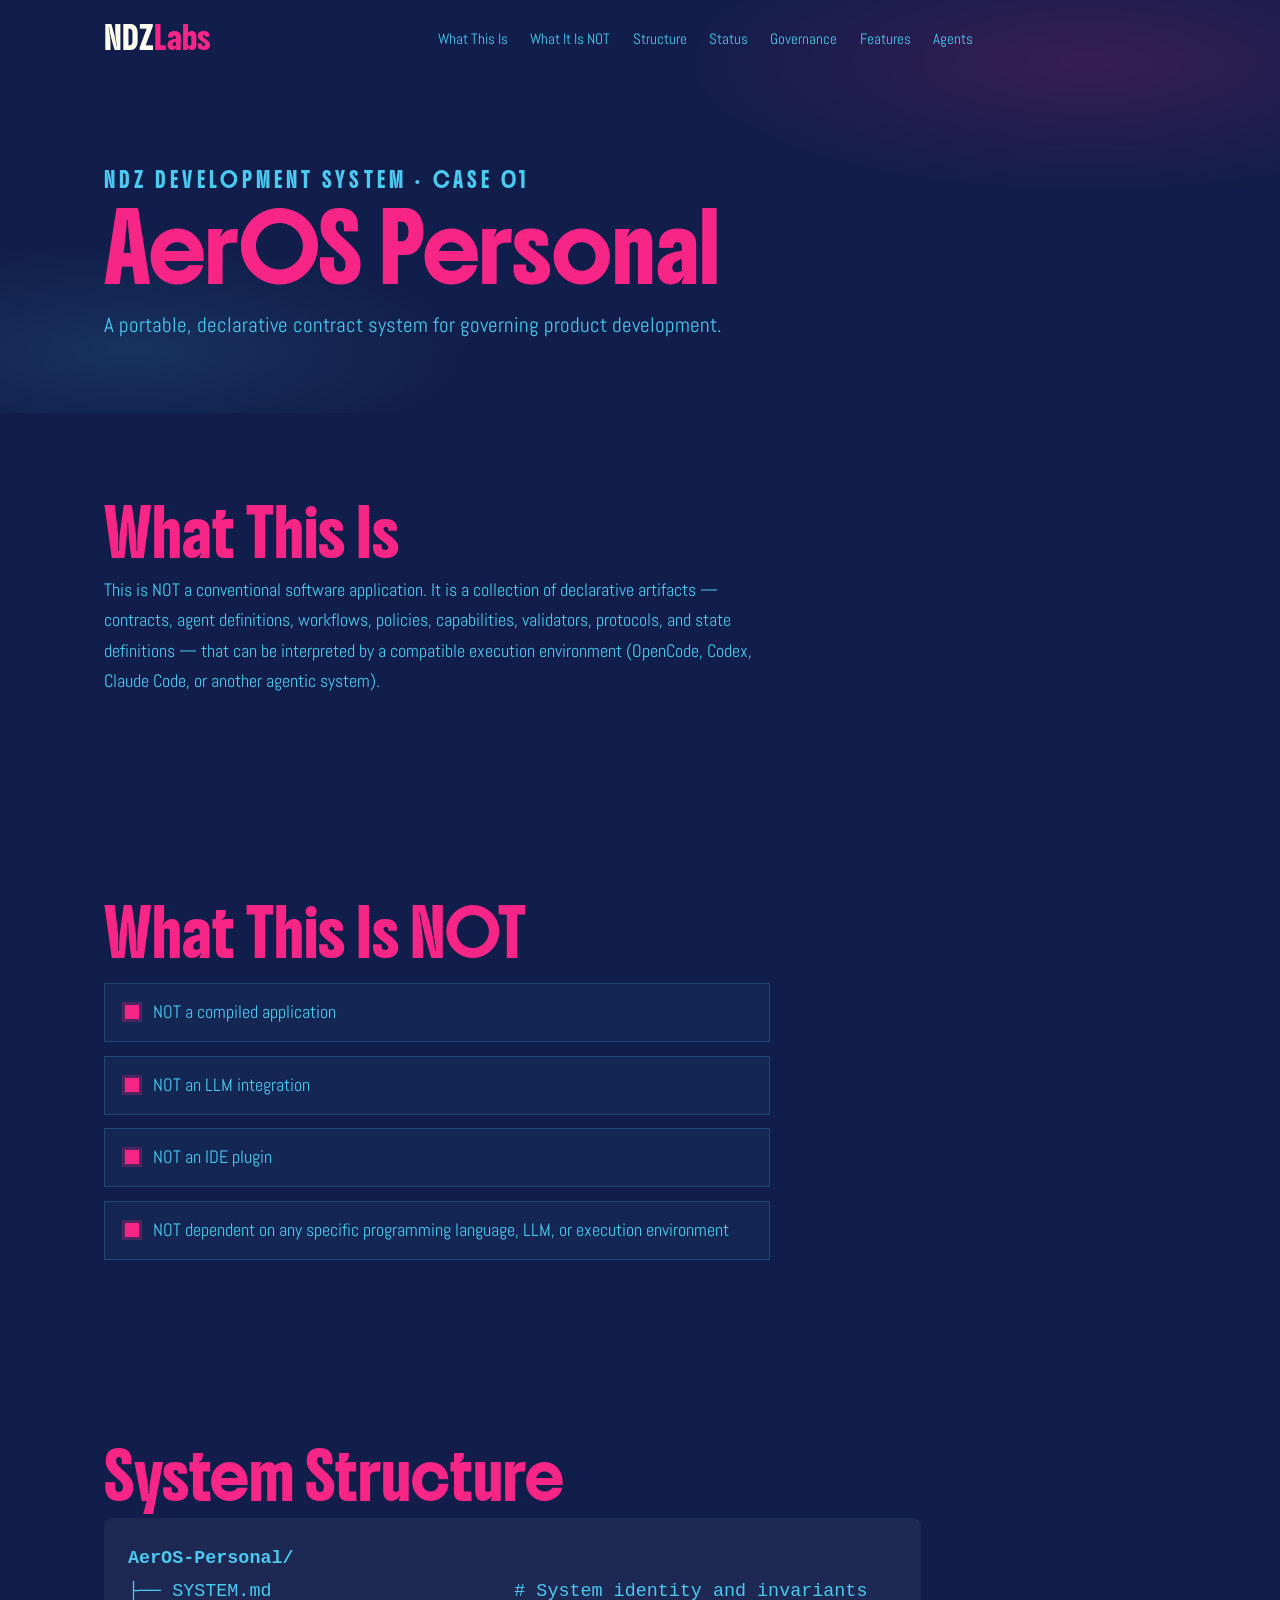
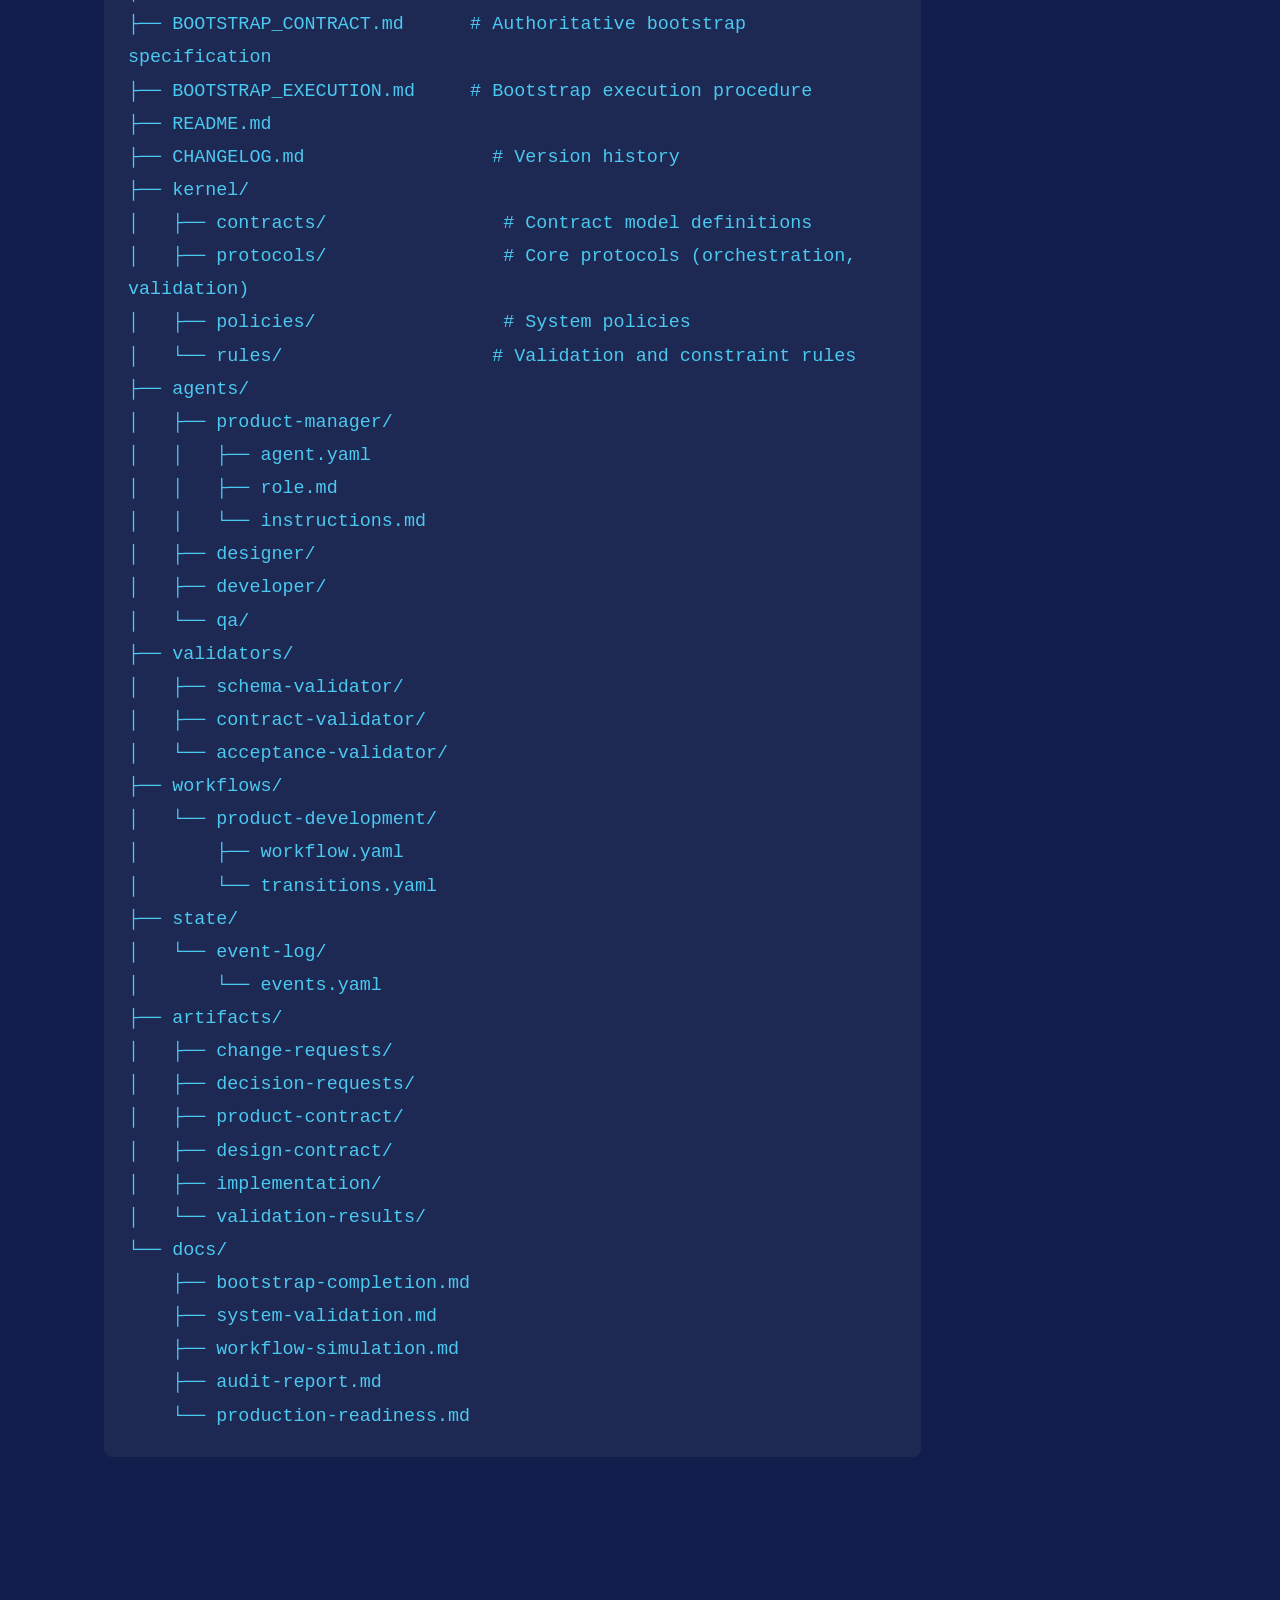
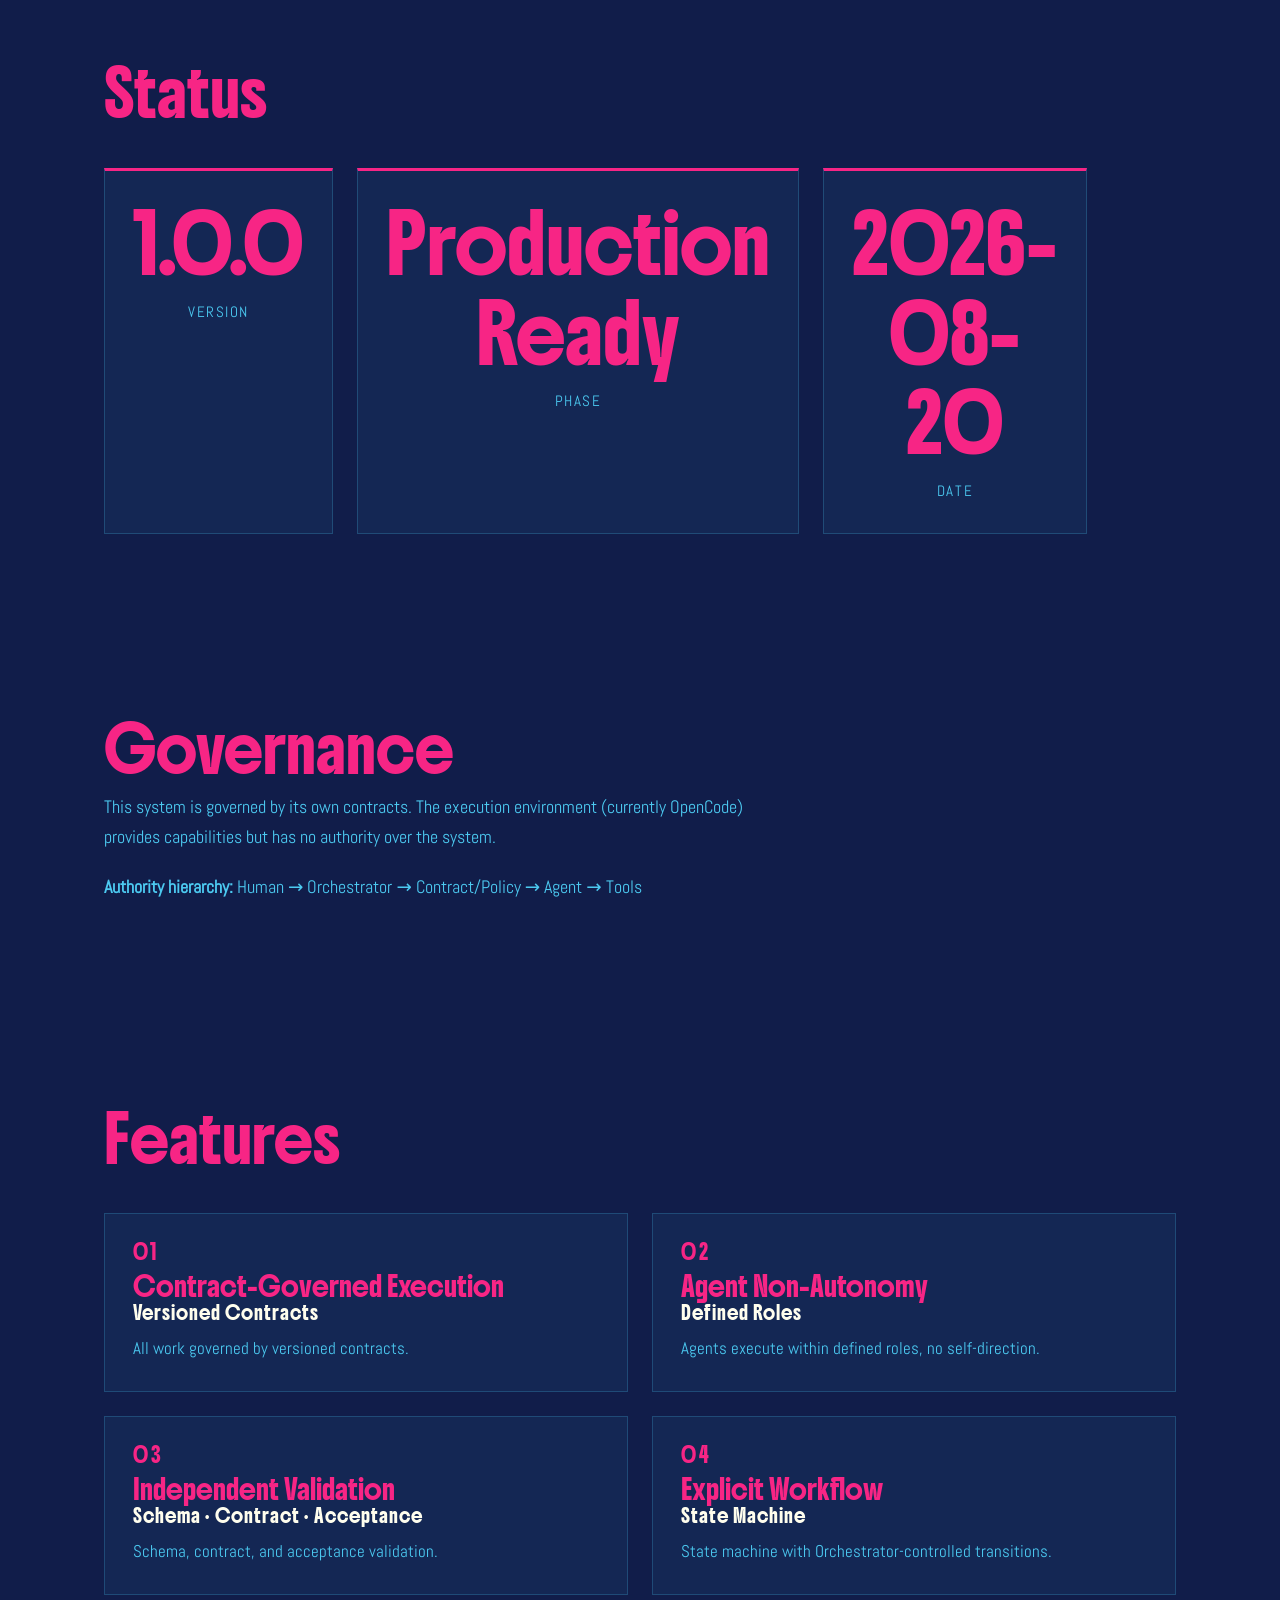
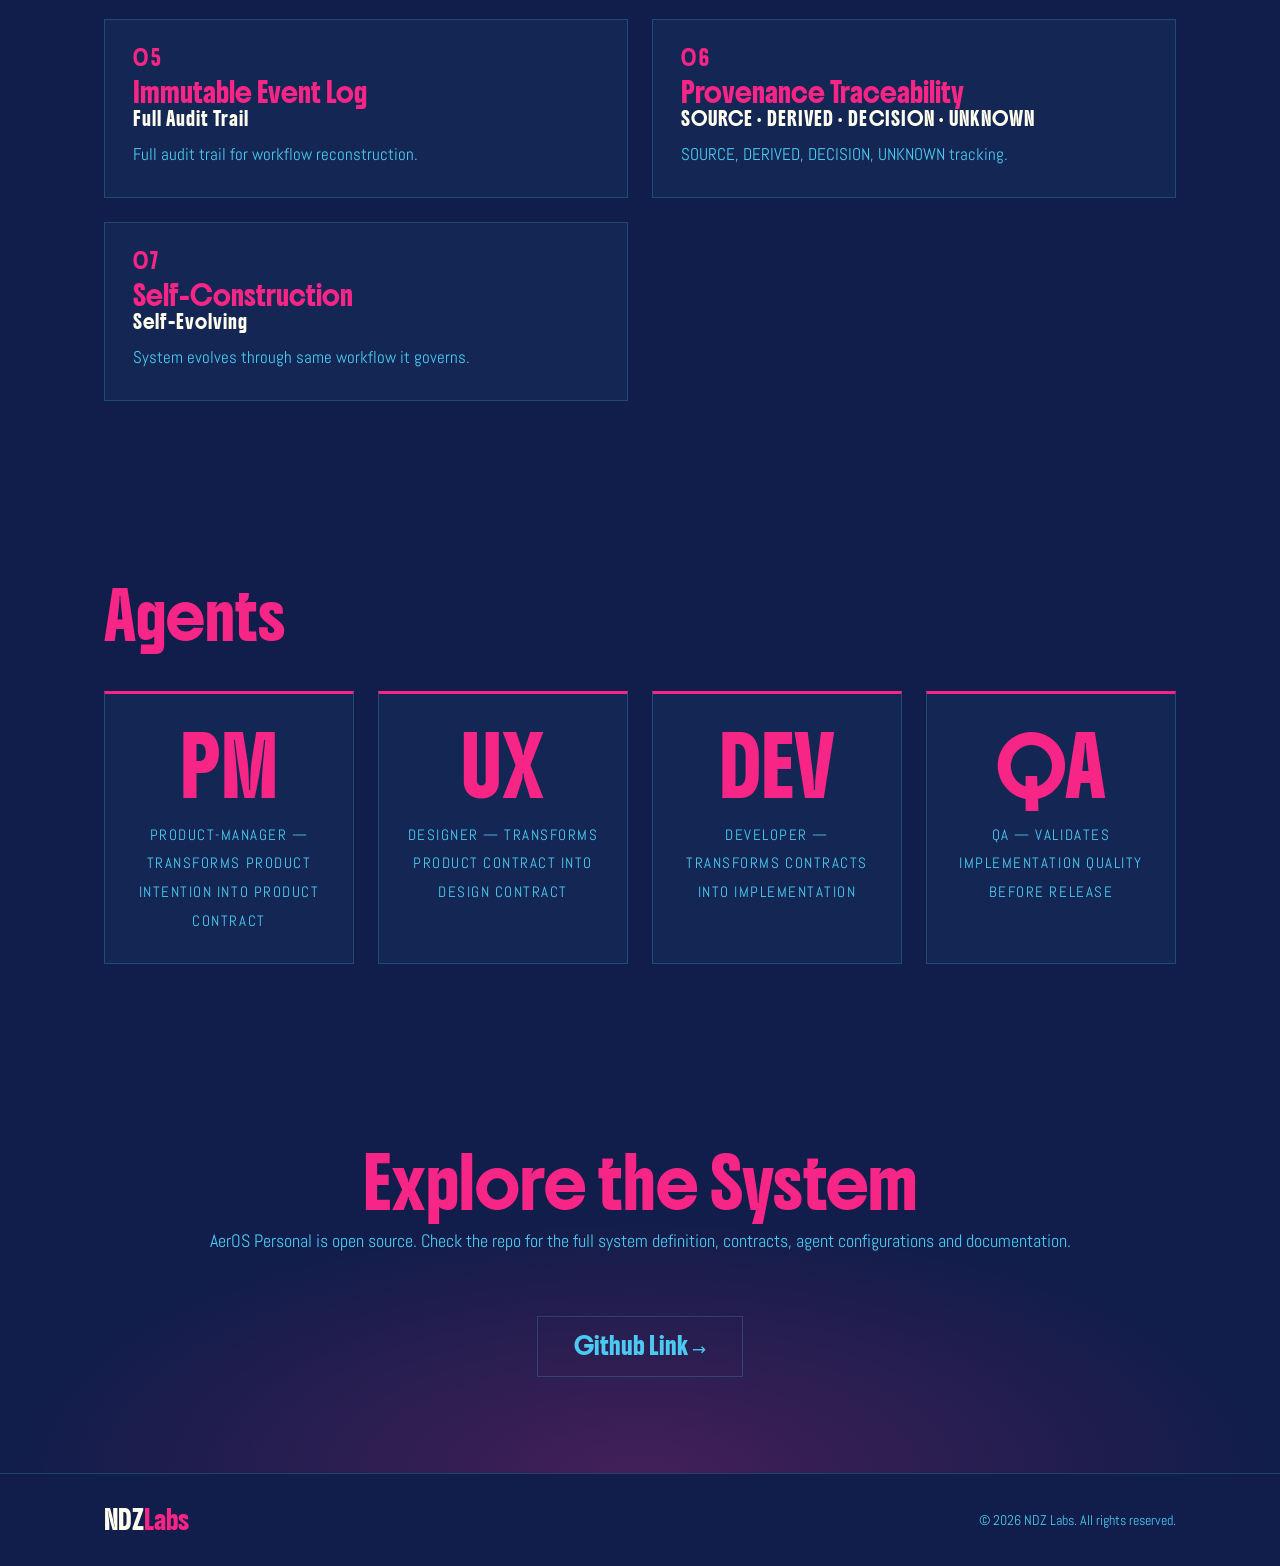
==== aerospersonal.html @ 7197e8bc "Replace Dental OS and Booking with Webeloper and AerOS Personal" ====
<!DOCTYPE html>
<html lang="en">
<head>
  <meta charset="UTF-8">
  <meta name="viewport" content="width=device-width, initial-scale=1.0">
  <meta name="description" content="AerOS Personal — A portable, declarative contract system for governing product development.">
  <title>AerOS Personal — NDZ Labs</title>

  <link rel="preconnect" href="https://fonts.googleapis.com">
  <link rel="preconnect" href="https://fonts.gstatic.com" crossorigin>
  <link href="https://fonts.googleapis.com/css2?family=Abel&family=Boldonse&display=swap" rel="stylesheet">

  <link rel="stylesheet" href="css/styles.css">
</head>
<body>

  <!-- ========== NAV ========== -->
  <header class="site-header">
    <nav class="nav container" aria-label="Main navigation">
      <a href="index.html" class="nav__logo">NDZ<span>Labs</span></a>
      <ul class="nav__links" id="navLinks">
        <li><a href="#what-this-is">What This Is</a></li>
        <li><a href="#what-it-is-not">What It Is NOT</a></li>
        <li><a href="#structure">Structure</a></li>
        <li><a href="#status">Status</a></li>
        <li><a href="#governance">Governance</a></li>
        <li><a href="#features">Features</a></li>
        <li><a href="#agents">Agents</a></li>
      </ul>
      <a href="#cta" class="nav__cta btn btn--cta">Get Started</a>
      <button class="nav__toggle" id="navToggle" aria-label="Open menu" aria-expanded="false" aria-controls="navLinks">
        <span></span><span></span><span></span>
      </button>
    </nav>
  </header>

  <main>

    <!-- ========== PRODUCT HERO ========== -->
    <section class="product-hero">
      <div class="container">
        <p class="product-hero__eyebrow reveal">NDZ DEVELOPMENT SYSTEM · CASE 01</p>
        <h1 class="product-hero__title reveal">AerOS Personal</h1>
        <p class="product-hero__subtitle reveal">A portable, declarative contract system for governing product development.</p>
      </div>
    </section>

    <!-- ========== WHAT THIS IS ========== -->
    <section class="section" id="what-this-is">
      <div class="container">
        <h2 class="section__title reveal">What This Is</h2>
        <p class="product-text reveal">This is NOT a conventional software application. It is a collection of declarative artifacts — contracts, agent definitions, workflows, policies, capabilities, validators, protocols, and state definitions — that can be interpreted by a compatible execution environment (OpenCode, Codex, Claude Code, or another agentic system).</p>
      </div>
    </section>

    <!-- ========== WHAT THIS IS NOT ========== -->
    <section class="section" id="what-it-is-not">
      <div class="container">
        <h2 class="section__title reveal">What This Is NOT</h2>
        <ul class="product-list">
          <li class="reveal">NOT a compiled application</li>
          <li class="reveal">NOT an LLM integration</li>
          <li class="reveal">NOT an IDE plugin</li>
          <li class="reveal">NOT dependent on any specific programming language, LLM, or execution environment</li>
        </ul>
      </div>
    </section>

    <!-- ========== SYSTEM STRUCTURE ========== -->
    <section class="section" id="structure">
      <div class="container">
        <h2 class="section__title reveal">System Structure</h2>
        <div class="product-text reveal" style="font-family: monospace; background: rgba(255,255,255,0.05); padding: 1.5rem; border-radius: 8px; line-height: 1.8;">
          <strong>AerOS-Personal/</strong><br>
          ├── SYSTEM.md &nbsp;&nbsp;&nbsp;&nbsp;&nbsp;&nbsp;&nbsp;&nbsp;&nbsp;&nbsp;&nbsp;&nbsp;&nbsp;&nbsp;&nbsp;&nbsp;&nbsp;&nbsp;&nbsp;&nbsp;&nbsp;# System identity and invariants<br>
          ├── BOOTSTRAP_CONTRACT.md &nbsp;&nbsp;&nbsp;&nbsp;&nbsp;# Authoritative bootstrap specification<br>
          ├── BOOTSTRAP_EXECUTION.md &nbsp;&nbsp;&nbsp;&nbsp;# Bootstrap execution procedure<br>
          ├── README.md<br>
          ├── CHANGELOG.md &nbsp;&nbsp;&nbsp;&nbsp;&nbsp;&nbsp;&nbsp;&nbsp;&nbsp;&nbsp;&nbsp;&nbsp;&nbsp;&nbsp;&nbsp;&nbsp;# Version history<br>
          ├── kernel/<br>
          │&nbsp;&nbsp; ├── contracts/ &nbsp;&nbsp;&nbsp;&nbsp;&nbsp;&nbsp;&nbsp;&nbsp;&nbsp;&nbsp;&nbsp;&nbsp;&nbsp;&nbsp;&nbsp;# Contract model definitions<br>
          │&nbsp;&nbsp; ├── protocols/ &nbsp;&nbsp;&nbsp;&nbsp;&nbsp;&nbsp;&nbsp;&nbsp;&nbsp;&nbsp;&nbsp;&nbsp;&nbsp;&nbsp;&nbsp;# Core protocols (orchestration, validation)<br>
          │&nbsp;&nbsp; ├── policies/ &nbsp;&nbsp;&nbsp;&nbsp;&nbsp;&nbsp;&nbsp;&nbsp;&nbsp;&nbsp;&nbsp;&nbsp;&nbsp;&nbsp;&nbsp;&nbsp;# System policies<br>
          │&nbsp;&nbsp; └── rules/ &nbsp;&nbsp;&nbsp;&nbsp;&nbsp;&nbsp;&nbsp;&nbsp;&nbsp;&nbsp;&nbsp;&nbsp;&nbsp;&nbsp;&nbsp;&nbsp;&nbsp;&nbsp;# Validation and constraint rules<br>
          ├── agents/<br>
          │&nbsp;&nbsp; ├── product-manager/<br>
          │&nbsp;&nbsp; │&nbsp;&nbsp; ├── agent.yaml<br>
          │&nbsp;&nbsp; │&nbsp;&nbsp; ├── role.md<br>
          │&nbsp;&nbsp; │&nbsp;&nbsp; └── instructions.md<br>
          │&nbsp;&nbsp; ├── designer/<br>
          │&nbsp;&nbsp; ├── developer/<br>
          │&nbsp;&nbsp; └── qa/<br>
          ├── validators/<br>
          │&nbsp;&nbsp; ├── schema-validator/<br>
          │&nbsp;&nbsp; ├── contract-validator/<br>
          │&nbsp;&nbsp; └── acceptance-validator/<br>
          ├── workflows/<br>
          │&nbsp;&nbsp; └── product-development/<br>
          │&nbsp;&nbsp;&nbsp;&nbsp;&nbsp;&nbsp; ├── workflow.yaml<br>
          │&nbsp;&nbsp;&nbsp;&nbsp;&nbsp;&nbsp; └── transitions.yaml<br>
          ├── state/<br>
          │&nbsp;&nbsp; └── event-log/<br>
          │&nbsp;&nbsp;&nbsp;&nbsp;&nbsp;&nbsp; └── events.yaml<br>
          ├── artifacts/<br>
          │&nbsp;&nbsp; ├── change-requests/<br>
          │&nbsp;&nbsp; ├── decision-requests/<br>
          │&nbsp;&nbsp; ├── product-contract/<br>
          │&nbsp;&nbsp; ├── design-contract/<br>
          │&nbsp;&nbsp; ├── implementation/<br>
          │&nbsp;&nbsp; └── validation-results/<br>
          └── docs/<br>
          &nbsp;&nbsp;&nbsp; ├── bootstrap-completion.md<br>
          &nbsp;&nbsp;&nbsp; ├── system-validation.md<br>
          &nbsp;&nbsp;&nbsp; ├── workflow-simulation.md<br>
          &nbsp;&nbsp;&nbsp; ├── audit-report.md<br>
          &nbsp;&nbsp;&nbsp; └── production-readiness.md
        </div>
      </div>
    </section>

    <!-- ========== STATUS ========== -->
    <section class="section" id="status">
      <div class="container">
        <h2 class="section__title reveal">Status</h2>
        <div class="stats">
          <div class="stat reveal">
            <span class="stat__num">1.0.0</span>
            <span class="stat__label">Version</span>
          </div>
          <div class="stat reveal">
            <span class="stat__num">Production Ready</span>
            <span class="stat__label">Phase</span>
          </div>
          <div class="stat reveal">
            <span class="stat__num">2026-08-20</span>
            <span class="stat__label">Date</span>
          </div>
        </div>
      </div>
    </section>

    <!-- ========== GOVERNANCE ========== -->
    <section class="section" id="governance">
      <div class="container">
        <h2 class="section__title reveal">Governance</h2>
        <p class="product-text reveal">This system is governed by its own contracts. The execution environment (currently OpenCode) provides capabilities but has no authority over the system.</p>
        <p class="product-text reveal" style="margin-top:1rem;"><strong>Authority hierarchy:</strong> Human → Orchestrator → Contract/Policy → Agent → Tools</p>
      </div>
    </section>

    <!-- ========== FEATURES ========== -->
    <section class="section" id="features">
      <div class="container">
        <h2 class="section__title reveal">Features</h2>
        <div class="decisions">
          <article class="decision reveal">
            <span class="decision__num">01</span>
            <h3 class="decision__title">Contract-Governed Execution</h3>
            <p class="decision__meta">Versioned Contracts</p>
            <p class="decision__text">All work governed by versioned contracts.</p>
          </article>
          <article class="decision reveal">
            <span class="decision__num">02</span>
            <h3 class="decision__title">Agent Non-Autonomy</h3>
            <p class="decision__meta">Defined Roles</p>
            <p class="decision__text">Agents execute within defined roles, no self-direction.</p>
          </article>
          <article class="decision reveal">
            <span class="decision__num">03</span>
            <h3 class="decision__title">Independent Validation</h3>
            <p class="decision__meta">Schema · Contract · Acceptance</p>
            <p class="decision__text">Schema, contract, and acceptance validation.</p>
          </article>
          <article class="decision reveal">
            <span class="decision__num">04</span>
            <h3 class="decision__title">Explicit Workflow</h3>
            <p class="decision__meta">State Machine</p>
            <p class="decision__text">State machine with Orchestrator-controlled transitions.</p>
          </article>
          <article class="decision reveal">
            <span class="decision__num">05</span>
            <h3 class="decision__title">Immutable Event Log</h3>
            <p class="decision__meta">Full Audit Trail</p>
            <p class="decision__text">Full audit trail for workflow reconstruction.</p>
          </article>
          <article class="decision reveal">
            <span class="decision__num">06</span>
            <h3 class="decision__title">Provenance Traceability</h3>
            <p class="decision__meta">SOURCE · DERIVED · DECISION · UNKNOWN</p>
            <p class="decision__text">SOURCE, DERIVED, DECISION, UNKNOWN tracking.</p>
          </article>
          <article class="decision reveal">
            <span class="decision__num">07</span>
            <h3 class="decision__title">Self-Construction</h3>
            <p class="decision__meta">Self-Evolving</p>
            <p class="decision__text">System evolves through same workflow it governs.</p>
          </article>
        </div>
      </div>
    </section>

    <!-- ========== AGENTS ========== -->
    <section class="section" id="agents">
      <div class="container">
        <h2 class="section__title reveal">Agents</h2>
        <div class="stats">
          <div class="stat reveal">
            <span class="stat__num">PM</span>
            <span class="stat__label">product-manager — Transforms product intention into Product Contract</span>
          </div>
          <div class="stat reveal">
            <span class="stat__num">UX</span>
            <span class="stat__label">designer — Transforms Product Contract into Design Contract</span>
          </div>
          <div class="stat reveal">
            <span class="stat__num">DEV</span>
            <span class="stat__label">developer — Transforms contracts into implementation</span>
          </div>
          <div class="stat reveal">
            <span class="stat__num">QA</span>
            <span class="stat__label">qa — Validates implementation quality before release</span>
          </div>
        </div>
      </div>
    </section>

    <!-- ========== CTA ========== -->
    <section class="section section--cta" id="cta">
      <div class="container cta">
        <h2 class="cta__title reveal">Explore the System</h2>
        <p class="cta__text reveal">AerOS Personal is open source. Check the repo for the full system definition, contracts, agent configurations and documentation.</p>
        <div style="margin-top:2rem;">
          <a href="https://github.com/franfernandz/aerospersonal" target="_blank" class="btn btn--ghost btn--large reveal">Github Link →</a>
        </div>
      </div>
    </section>

  </main>

  <footer class="site-footer">
    <div class="container footer__inner">
      <p class="footer__brand">NDZ<span>Labs</span></p>
      <p class="footer__copy">© <span id="year">2026</span> NDZ Labs. All rights reserved.</p>
    </div>
  </footer>

  <script src="js/main.js"></script>
</body>
</html>
---- css/styles.css ----
/* ============================================================
   NDZ Labs — Design System
   Background: #111d4a | Headers: #f72585 | Texts: #4cc9f0 | CTA: #fffeee
   ============================================================ */

:root {
  --bg: #111d4a;
  --header: #f72585;
  --text: #4cc9f0;
  --cta: #fffeee;
  --bg-soft: rgba(76, 201, 240, 0.06);
  --line: rgba(76, 201, 240, 0.22);
  --font-head: "Boldonse", system-ui, sans-serif;
  --font-body: "Abel", system-ui, sans-serif;
}

/* ---------- Reset ---------- */
*,
*::before,
*::after {
  box-sizing: border-box;
  margin: 0;
  padding: 0;
}

html {
  scroll-behavior: smooth;
  scroll-padding-top: 76px;
}

body {
  font-family: var(--font-body);
  font-size: 1.125rem;
  line-height: 1.6;
  color: var(--text);
  background: var(--bg);
  -webkit-font-smoothing: antialiased;
}

img {
  max-width: 100%;
  display: block;
}

a {
  color: inherit;
  text-decoration: none;
}

button {
  font-family: inherit;
  cursor: pointer;
}

h1, h2, h3 {
  font-family: var(--font-head);
  font-weight: 400;
  color: var(--header);
  line-height: 1.15;
}

.container {
  width: 100%;
  max-width: 1120px;
  margin-inline: auto;
  padding-inline: 1.5rem;
}

/* ---------- Buttons ---------- */
.btn {
  display: inline-block;
  font-family: var(--font-head);
  font-size: 0.95rem;
  color: var(--cta);
  border: 1px solid var(--header);
  background: var(--header);
  padding: 0.85rem 1.75rem;
  transition: transform 0.2s ease, box-shadow 0.2s ease, background 0.2s ease, color 0.2s ease;
}

.btn:hover {
  transform: translateY(-2px);
  box-shadow: 0 8px 24px rgba(247, 37, 133, 0.35);
}

.btn--ghost {
  background: transparent;
  border-color: var(--line);
  color: var(--text);
}

.btn--ghost:hover {
  border-color: var(--text);
  box-shadow: 0 8px 24px rgba(76, 201, 240, 0.2);
}

.btn--small {
  padding: 0.4rem 1rem;
  font-size: 0.8rem;
}

.btn--large {
  padding: 1rem 2.25rem;
  font-size: 1.05rem;
}

/* ---------- Header / Nav ---------- */
.site-header {
  position: fixed;
  inset: 0 0 auto 0;
  z-index: 100;
  background: transparent;
  border-bottom: 1px solid transparent;
  transition: background-color 0.35s ease, border-color 0.35s ease, box-shadow 0.35s ease;
}

.site-header.is-scrolled {
  background: rgba(17, 29, 74, 0.94);
  border-bottom-color: var(--line);
  box-shadow: 0 12px 32px rgba(0, 0, 0, 0.35);
  backdrop-filter: blur(10px);
  -webkit-backdrop-filter: blur(10px);
}

.nav {
  display: flex;
  align-items: center;
  gap: 1.5rem;
  height: 76px;
}

.nav__logo {
  font-family: var(--font-head);
  font-size: 1.35rem;
  color: var(--cta);
  white-space: nowrap;
}

.nav__logo span {
  color: var(--header);
}

.nav__links {
  display: flex;
  align-items: center;
  gap: 1.4rem;
  list-style: none;
  margin-inline: auto;
}

.nav__links a {
  font-size: 0.95rem;
  color: var(--text);
  transition: color 0.2s ease;
}

.nav__links a:hover {
  color: var(--cta);
}

.nav__cta {
  padding: 0.6rem 1.25rem;
  font-size: 0.85rem;
  white-space: nowrap;
}

.nav__toggle {
  display: none;
  flex-direction: column;
  justify-content: center;
  gap: 5px;
  width: 44px;
  height: 44px;
  padding: 0.5rem;
  background: transparent;
  border: 1px solid var(--line);
}

.nav__toggle span {
  display: block;
  height: 2px;
  width: 100%;
  background: var(--cta);
  transition: transform 0.25s ease, opacity 0.25s ease;
}

.nav__toggle.is-open span:nth-child(1) {
  transform: translateY(7px) rotate(45deg);
}

.nav__toggle.is-open span:nth-child(2) {
  opacity: 0;
}

.nav__toggle.is-open span:nth-child(3) {
  transform: translateY(-7px) rotate(-45deg);
}

/* ---------- Sections ---------- */
.section {
  padding: 6rem 0;
  scroll-margin-top: 76px;
}

.section__title {
  font-size: clamp(1.75rem, 4vw, 2.75rem);
  margin-bottom: 1rem;
}

.section__lede {
  max-width: 560px;
  margin-bottom: 3rem;
}

/* ---------- Thesis ---------- */
.thesis {
  max-width: 74ch;
}

.thesis__lead {
  font-family: var(--font-head);
  font-size: clamp(1.4rem, 3vw, 2rem);
  color: var(--header);
  margin-bottom: 1.5rem;
}

.thesis__text {
  font-size: 1.15rem;
  margin-bottom: 1.25rem;
}

.thesis__text--emphasis {
  color: var(--cta);
  font-size: 1.25rem;
}

.thesis__list {
  list-style: none;
  margin: 2rem 0;
  display: grid;
  gap: 0.85rem;
}

.thesis__list li {
  display: flex;
  align-items: flex-start;
  gap: 0.9rem;
  font-size: 1.15rem;
  border: 1px solid var(--line);
  background: var(--bg-soft);
  padding: 1rem 1.25rem;
}

.thesis__list li::before {
  content: "";
  flex-shrink: 0;
  width: 0.85rem;
  height: 0.85rem;
  margin-top: 0.42rem;
  background: var(--header);
  box-shadow: 0 0 0 3px rgba(247, 37, 133, 0.25);
}

.thesis__text--outcome {
  border-left: 3px solid var(--header);
  padding-left: 1.25rem;
  color: var(--cta);
  font-size: 1.2rem;
}

/* ---------- Core Idea ---------- */
.core-idea__statement {
  font-family: var(--font-head);
  font-size: clamp(2rem, 5.5vw, 4.5rem);
  line-height: 1.1;
  color: var(--cta);
  max-width: 20ch;
  margin: 0 0 4rem;
}

.core-idea__muted {
  color: var(--text);
}

.core-idea__accent {
  color: var(--header);
}

.core-idea__compare {
  display: grid;
  grid-template-columns: 1fr 1fr;
  gap: 1.5rem;
  margin-bottom: 3rem;
}

.core-idea__panel {
  border: 1px solid var(--line);
  background: var(--bg-soft);
  padding: 2rem;
}

.core-idea__panel--ndz {
  border-color: var(--header);
  box-shadow: 0 0 0 1px var(--header), 0 16px 48px rgba(247, 37, 133, 0.15);
}

.core-idea__panel-title {
  font-family: var(--font-head);
  font-size: 1.1rem;
  color: var(--text);
  margin-bottom: 1.5rem;
}

.core-idea__panel--ndz .core-idea__panel-title {
  color: var(--header);
}

.core-idea__panel-list {
  list-style: none;
  display: grid;
  gap: 0.9rem;
}

.core-idea__panel-list li {
  display: flex;
  align-items: flex-start;
  gap: 0.75rem;
  font-size: 1.1rem;
}

.core-idea__panel-list li::before {
  content: "—";
  color: var(--text);
  flex-shrink: 0;
}

.core-idea__panel--ndz .core-idea__panel-list li::before {
  content: "";
  width: 0.85rem;
  height: 0.85rem;
  margin-top: 0.4rem;
  background: var(--header);
  box-shadow: 0 0 0 3px rgba(247, 37, 133, 0.25);
}

.core-idea__closing {
  max-width: 60ch;
  font-size: 1.2rem;
  color: var(--cta);
  border-left: 3px solid var(--text);
  padding-left: 1.25rem;
}

/* ---------- Hero ---------- */
.hero {
  min-height: 100vh;
  min-height: 100svh;
  display: flex;
  align-items: center;
  padding: 120px 0 60px;
  background:
    radial-gradient(60% 60% at 85% 15%, rgba(247, 37, 133, 0.18), transparent 60%),
    radial-gradient(50% 50% at 10% 85%, rgba(76, 201, 240, 0.14), transparent 60%);
}

.hero__eyebrow {
  font-family: var(--font-head);
  font-size: 0.9rem;
  letter-spacing: 0.35em;
  text-transform: uppercase;
  color: var(--text);
  margin-bottom: 1.5rem;
}

.hero__title {
  font-size: clamp(2.2rem, 6vw, 4.5rem);
  max-width: 14ch;
  margin-bottom: 1.5rem;
}

.hero__subtitle {
  font-size: clamp(1.1rem, 2.4vw, 1.4rem);
  max-width: 58ch;
  margin-bottom: 1.5rem;
}

.hero__tags {
  display: flex;
  flex-wrap: wrap;
  gap: 0.75rem;
  margin-bottom: 2.5rem;
}

.hero__tags span {
  font-family: var(--font-head);
  font-size: 0.78rem;
  letter-spacing: 0.12em;
  color: var(--text);
  border: 1px solid var(--line);
  background: var(--bg-soft);
  padding: 0.45rem 0.95rem;
}

.hero__micro {
  max-width: 56ch;
  margin-top: 1.75rem;
  font-size: 0.95rem;
  opacity: 0.85;
}

.hero__actions {
  display: flex;
  flex-wrap: wrap;
  gap: 1rem;
}

/* ---------- Scroll reveal ---------- */
.js .reveal {
  opacity: 0;
  transform: translateY(28px);
  transition: opacity 0.7s ease, transform 0.7s ease;
  will-change: opacity, transform;
}

.js .reveal.is-visible {
  opacity: 1;
  transform: none;
}

/* ---------- Grid / Cards ---------- */
.grid {
  display: grid;
  grid-template-columns: repeat(3, 1fr);
  gap: 1.5rem;
}

/* ---------- Development System ---------- */
.system-flow {
  max-width: 74ch;
}

.system-flow__intro {
  font-size: 1.15rem;
  margin-bottom: 1.25rem;
}

.system-flow__intro:last-of-type {
  margin-bottom: 3rem;
}

.system-stage {
  border: 1px solid var(--line);
  background: var(--bg-soft);
  padding: 1.75rem;
}

.system-stage--final {
  border-left: 3px solid var(--header);
}

.system-stage__head {
  display: flex;
  align-items: center;
  gap: 1rem;
  margin-bottom: 0.75rem;
}

.system-stage__num {
  font-family: var(--font-head);
  font-size: 0.95rem;
  color: var(--bg);
  background: var(--header);
  padding: 0.35rem 0.7rem;
  flex-shrink: 0;
}

.system-stage__title {
  font-size: 1.5rem;
}

.system-stage__text {
  font-size: 1.1rem;
  margin-bottom: 1.25rem;
}

.system-stage__tags {
  list-style: none;
  display: flex;
  flex-wrap: wrap;
  gap: 0.5rem;
}

.system-stage__tags li {
  font-family: var(--font-head);
  font-size: 0.8rem;
  letter-spacing: 0.06em;
  color: var(--text);
  border: 1px solid var(--line);
  padding: 0.3rem 0.75rem;
}

.system-flow__arrow {
  display: block;
  text-align: center;
  font-size: 1.5rem;
  line-height: 1;
  color: var(--header);
  margin: 1.4rem 0;
}

/* ---------- Agentic Architecture ---------- */
.agents__intro-wrap {
  max-width: 74ch;
}

.agents__intro {
  font-size: 1.15rem;
  margin-bottom: 1.25rem;
}

.agents__intro-wrap .agents__intro:last-child {
  margin-bottom: 3rem;
}

.agent {
  background: var(--bg-soft);
  border: 1px solid var(--line);
  border-top: 3px solid var(--header);
  padding: 2rem 1.75rem;
  transition: transform 0.25s ease, border-color 0.25s ease;
}

.agent:hover {
  transform: translateY(-4px);
  border-color: var(--header);
}

.agent__title {
  font-size: 1.2rem;
  margin-bottom: 0.75rem;
}

.agent__text {
  font-size: 1.05rem;
}

/* ---------- Harness Layer ---------- */
.section--harness {
  background: radial-gradient(50% 45% at 50% 65%, rgba(247, 37, 133, 0.16), transparent 70%);
}

.harness__lead {
  font-family: var(--font-head);
  font-size: clamp(1.5rem, 3.4vw, 2.4rem);
  color: var(--header);
  max-width: 24ch;
  margin-bottom: 1.5rem;
}

.harness__intro-wrap {
  max-width: 74ch;
}

.harness__intro {
  font-size: 1.15rem;
  margin-bottom: 1.25rem;
}

.harness__intro-wrap .harness__intro:last-child {
  margin-bottom: 3rem;
}

.harness__grid {
  margin-bottom: 5rem;
}

.harness-card {
  background: var(--bg-soft);
  border: 1px solid var(--line);
  padding: 1.75rem;
  transition: transform 0.25s ease, border-color 0.25s ease, box-shadow 0.25s ease;
}

.harness-card:hover {
  transform: translateY(-4px);
  border-color: var(--header);
  box-shadow: 0 12px 32px rgba(247, 37, 133, 0.18);
}

.harness-card--feature {
  grid-column: span 2;
  border-color: var(--header);
  box-shadow: 0 0 0 1px var(--header), 0 16px 48px rgba(247, 37, 133, 0.15);
}

.harness-card__title {
  font-size: 1.2rem;
  margin-bottom: 0.75rem;
}

.harness-card__text {
  font-size: 1.05rem;
}

.harness__statement {
  font-family: var(--font-head);
  font-size: clamp(2rem, 6vw, 4.5rem);
  line-height: 1.05;
  color: var(--header);
  text-align: center;
  max-width: 18ch;
  margin: 0 auto 1.5rem;
}

.harness__closing {
  max-width: 62ch;
  margin: 0 auto;
  text-align: center;
  font-size: 1.15rem;
  color: var(--cta);
}

/* ---------- Agnostic Layer ---------- */
.agnostic__lead {
  font-family: var(--font-head);
  font-size: clamp(1.5rem, 3.4vw, 2.4rem);
  color: var(--cta);
  max-width: 24ch;
  margin-bottom: 1rem;
}

.agnostic__accent {
  color: var(--header);
}

.agnostic__intro {
  max-width: 56ch;
  font-size: 1.15rem;
  margin-bottom: 3rem;
}

.agnostic-card {
  background: var(--bg-soft);
  border: 1px solid var(--line);
  padding: 1.75rem;
  transition: transform 0.25s ease, border-color 0.25s ease;
}

.agnostic-card:hover {
  transform: translateY(-4px);
  border-color: var(--header);
}

.agnostic-card__tag {
  display: inline-block;
  font-family: var(--font-head);
  font-size: 0.75rem;
  letter-spacing: 0.2em;
  color: var(--bg);
  background: var(--text);
  padding: 0.3rem 0.6rem;
  margin-bottom: 1rem;
}

.agnostic-card__title {
  font-size: 1.2rem;
  margin-bottom: 0.75rem;
}

.agnostic-card__text {
  font-size: 1.05rem;
  margin-bottom: 0.75rem;
}

.agnostic-card__text:last-child {
  margin-bottom: 0;
}

.agnostic-stack {
  max-width: 30rem;
  margin: 4rem auto;
  text-align: center;
}

.agnostic-stack__step {
  font-family: var(--font-head);
  font-size: clamp(1rem, 2.4vw, 1.35rem);
  text-transform: uppercase;
  letter-spacing: 0.12em;
  color: var(--text);
  border: 1px solid var(--line);
  background: var(--bg-soft);
  padding: 1rem 1.5rem;
}

.agnostic-stack__step--any {
  color: var(--cta);
  border-color: var(--header);
  box-shadow: 0 0 0 1px var(--header), 0 16px 48px rgba(247, 37, 133, 0.2);
}

.agnostic-stack__step--final {
  color: var(--bg);
  background: var(--header);
  border-color: var(--header);
}

.agnostic-stack__arrow {
  display: block;
  font-size: 1.4rem;
  line-height: 1;
  color: var(--header);
  margin: 1.2rem 0;
}

.agnostic__closing {
  font-family: var(--font-head);
  font-size: clamp(1.5rem, 3.6vw, 2.6rem);
  line-height: 1.15;
  text-align: center;
  max-width: 26ch;
  margin: 0 auto;
  color: var(--text);
}

.agnostic__muted {
  color: var(--text);
}

/* ---------- First Product / Proof ---------- */
.proof__lead {
  font-family: var(--font-head);
  font-size: clamp(1.5rem, 3.4vw, 2.4rem);
  color: var(--header);
  margin-bottom: 0.75rem;
}

.proof__intro {
  max-width: 56ch;
  font-size: 1.15rem;
  margin-bottom: 3rem;
}

.proof-grid {
  grid-template-columns: 1fr 1fr;
  margin-bottom: 1.5rem;
}

.proof-card {
  display: flex;
  flex-direction: column;
  background: var(--bg-soft);
  border: 1px solid var(--line);
  padding: 2rem;
  transition: transform 0.25s ease, border-color 0.25s ease;
}

.proof-card:hover {
  transform: translateY(-4px);
  border-color: var(--header);
}

.proof-card__num {
  font-family: var(--font-head);
  font-size: 0.85rem;
  color: var(--header);
  letter-spacing: 0.2em;
  margin-bottom: 0.75rem;
}

.proof-card__title {
  font-size: 1.4rem;
  margin-bottom: 0.75rem;
}

.proof-card__text {
  font-size: 1.05rem;
  margin-bottom: 0.75rem;
}

.proof-card__tags {
  list-style: none;
  display: flex;
  flex-wrap: wrap;
  gap: 0.5rem;
  margin: 1rem 0 1.5rem;
}

.proof-card__tags li {
  font-family: var(--font-head);
  font-size: 0.8rem;
  letter-spacing: 0.06em;
  color: var(--text);
  border: 1px solid var(--line);
  padding: 0.3rem 0.75rem;
}

.proof-card .btn {
  margin-top: auto;
  align-self: flex-start;
}

.proof-strip {
  border: 1px dashed var(--line);
  background: var(--bg-soft);
  padding: 2rem;
}

.proof-strip__title {
  font-size: 1.25rem;
  margin-bottom: 0.75rem;
}

.proof-strip__text {
  max-width: 60ch;
  font-size: 1.05rem;
}

/* ---------- R&D Loop ---------- */
.loop__lead {
  font-family: var(--font-head);
  font-size: clamp(1.5rem, 3.4vw, 2.4rem);
  color: var(--header);
  max-width: 26ch;
  margin-bottom: 1rem;
}

.loop__intro {
  max-width: 46ch;
  margin-bottom: 3rem;
}

.loop__intro-line {
  font-size: 1.15rem;
  margin-bottom: 0.5rem;
}

.rd-loop {
  max-width: 30rem;
  margin: 0 auto 3rem;
  text-align: center;
}

.rd-loop__step {
  font-family: var(--font-head);
  font-size: clamp(1rem, 2.4vw, 1.3rem);
  text-transform: uppercase;
  letter-spacing: 0.12em;
  color: var(--text);
  border: 1px solid var(--line);
  background: var(--bg-soft);
  padding: 1rem 1.5rem;
}

.rd-loop__step--build {
  color: var(--bg);
  background: var(--header);
  border-color: var(--header);
}

.rd-loop__step--speed {
  color: var(--cta);
  border-color: var(--header);
  box-shadow: 0 0 0 1px var(--header);
}

.rd-loop__arrow {
  display: block;
  font-size: 1.4rem;
  line-height: 1;
  color: var(--header);
  margin: 1.2rem 0;
}

.rd-loop__back {
  display: inline-block;
  margin-top: 1.5rem;
  font-size: 2.2rem;
  line-height: 1;
  color: var(--header);
}

.loop__closing {
  text-align: center;
  max-width: 44ch;
  margin: 0 auto;
}

.loop__closing-line {
  font-size: 1.2rem;
  margin-bottom: 0.5rem;
}

.loop__closing-line--accent {
  font-family: var(--font-head);
  font-size: clamp(1.4rem, 3vw, 2.2rem);
  color: var(--header);
}

/* ---------- Services ---------- */
.service__lead {
  font-family: var(--font-head);
  font-size: clamp(1.5rem, 3.4vw, 2.4rem);
  color: var(--header);
  max-width: 24ch;
  margin-bottom: 1rem;
}

.service__intro {
  max-width: 60ch;
  font-size: 1.15rem;
  margin-bottom: 3rem;
}

.service {
  display: flex;
  flex-direction: column;
  background: var(--bg-soft);
  border: 1px solid var(--line);
  padding: 2rem;
  transition: transform 0.25s ease, border-color 0.25s ease;
}

.service:hover {
  transform: translateY(-4px);
  border-color: var(--header);
}

.service__title {
  font-size: 1.35rem;
  margin-bottom: 0.75rem;
}

.service__tagline {
  font-family: var(--font-head);
  font-size: 1rem;
  color: var(--cta);
  margin-bottom: 0.75rem;
}

.service__text {
  font-size: 1.05rem;
  margin-bottom: 1.25rem;
}

.service__label {
  font-family: var(--font-head);
  font-size: 0.8rem;
  letter-spacing: 0.15em;
  text-transform: uppercase;
  color: var(--header);
  margin-bottom: 0.75rem;
}

.service__list {
  list-style: none;
  display: grid;
  grid-template-columns: 1fr 1fr;
  gap: 0.5rem 1rem;
  margin-bottom: 1.5rem;
  flex-grow: 1;
}

.service__list li {
  display: flex;
  align-items: flex-start;
  gap: 0.5rem;
  font-size: 0.95rem;
}

.service__list li::before {
  content: "";
  flex-shrink: 0;
  width: 0.5rem;
  height: 0.5rem;
  margin-top: 0.42rem;
  background: var(--text);
  box-shadow: 0 0 0 3px rgba(76, 201, 240, 0.18);
}

.service__meta {
  font-size: 0.95rem;
  color: var(--cta);
  margin-bottom: 1.5rem;
}

.service .btn {
  align-self: flex-start;
  margin-top: auto;
}

/* ---------- Why NDZ ---------- */
.why__lead {
  font-family: var(--font-head);
  font-size: clamp(1.5rem, 3.4vw, 2.4rem);
  color: var(--header);
  max-width: 24ch;
  margin-bottom: 3rem;
}

.why__list {
  display: grid;
  grid-template-columns: 1fr 1fr;
  gap: 1.5rem;
}

.why__item {
  border: 1px solid var(--line);
  border-left: 3px solid var(--header);
  background: var(--bg-soft);
  padding: 1.75rem;
  transition: transform 0.25s ease, border-color 0.25s ease;
}

.why__item:hover {
  transform: translateY(-4px);
  border-color: var(--header);
}

.why__title {
  font-size: 1.2rem;
  margin-bottom: 0.5rem;
}

.why__text {
  font-size: 1.05rem;
}

/* ---------- About / Founder ---------- */
.about {
  display: grid;
  grid-template-columns: 1.2fr 0.8fr;
  gap: 3rem;
  align-items: start;
}

.about__name {
  font-size: clamp(1.4rem, 3vw, 2rem);
  margin-bottom: 1.25rem;
}

.about__text {
  font-size: 1.1rem;
  margin-bottom: 1.1rem;
}

.about__card {
  border: 1px solid var(--line);
  border-top: 3px solid var(--header);
  background: var(--bg-soft);
  padding: 2rem;
}

.about__tagline {
  font-family: var(--font-head);
  font-size: 1.15rem;
  color: var(--cta);
  margin-bottom: 1.75rem;
}

/* ---------- Product case page ---------- */
.product-hero {
  padding: 170px 0 70px;
  background:
    radial-gradient(55% 55% at 85% 15%, rgba(247, 37, 133, 0.16), transparent 60%),
    radial-gradient(45% 45% at 10% 85%, rgba(76, 201, 240, 0.12), transparent 60%);
}

.product-hero__eyebrow {
  font-family: var(--font-head);
  font-size: 0.85rem;
  letter-spacing: 0.3em;
  text-transform: uppercase;
  color: var(--text);
  margin-bottom: 1.25rem;
}

.product-hero__title {
  font-size: clamp(2.2rem, 6vw, 4rem);
  max-width: 20ch;
  margin-bottom: 1.5rem;
}

.product-hero__subtitle {
  font-size: clamp(1.1rem, 2.2vw, 1.3rem);
  max-width: 62ch;
}

.role-strip {
  border-top: 1px solid var(--line);
  border-bottom: 1px solid var(--line);
  background: var(--bg-soft);
  padding: 2.5rem 0;
}

.role-strip__inner {
  display: grid;
  grid-template-columns: 0.35fr 1fr;
  gap: 2rem;
  align-items: start;
}

.role-strip__label {
  font-family: var(--font-head);
  font-size: 0.85rem;
  letter-spacing: 0.25em;
  text-transform: uppercase;
  color: var(--header);
}

.role-strip__title {
  font-family: var(--font-head);
  font-size: 1.15rem;
  color: var(--cta);
  margin-bottom: 0.75rem;
}

.role-strip__text {
  max-width: 70ch;
  font-size: 1.1rem;
}

.stats {
  display: grid;
  grid-template-columns: repeat(4, 1fr);
  gap: 1.5rem;
  margin-top: 3rem;
}

.stat {
  border: 1px solid var(--line);
  border-top: 3px solid var(--header);
  background: var(--bg-soft);
  padding: 1.75rem;
  text-align: center;
}

.stat__num {
  display: block;
  font-family: var(--font-head);
  font-size: clamp(2.2rem, 5vw, 3.5rem);
  color: var(--header);
  margin-bottom: 0.5rem;
}

.stat__label {
  font-size: 0.95rem;
  letter-spacing: 0.1em;
  text-transform: uppercase;
}

.product-text {
  max-width: 74ch;
  font-size: 1.15rem;
  line-height: 1.65;
  margin-bottom: 1.25rem;
}

.product-list {
  list-style: none;
  display: grid;
  gap: 0.85rem;
  max-width: 74ch;
  margin-top: 1.5rem;
}

.product-list li {
  display: flex;
  align-items: flex-start;
  gap: 0.9rem;
  font-size: 1.1rem;
  border: 1px solid var(--line);
  background: var(--bg-soft);
  padding: 0.9rem 1.25rem;
}

.product-list li::before {
  content: "";
  flex-shrink: 0;
  width: 0.85rem;
  height: 0.85rem;
  margin-top: 0.42rem;
  background: var(--header);
  box-shadow: 0 0 0 3px rgba(247, 37, 133, 0.25);
}

.decisions {
  display: grid;
  grid-template-columns: 1fr 1fr;
  gap: 1.5rem;
  margin-top: 3rem;
}

.decision {
  border: 1px solid var(--line);
  background: var(--bg-soft);
  padding: 1.75rem;
}

.decision__num {
  font-family: var(--font-head);
  font-size: 0.85rem;
  color: var(--header);
  letter-spacing: 0.2em;
  display: block;
  margin-bottom: 0.75rem;
}

.decision__title {
  font-size: 1.2rem;
  margin-bottom: 0.35rem;
}

.decision__meta {
  font-family: var(--font-head);
  font-size: 0.8rem;
  letter-spacing: 0.08em;
  color: var(--cta);
  margin-bottom: 0.75rem;
}

.decision__text {
  font-size: 1.05rem;
}

.learnings {
  list-style: none;
  display: grid;
  gap: 0.85rem;
  max-width: 74ch;
  margin-top: 3rem;
}

.learning {
  border: 1px solid var(--line);
  border-left: 3px solid var(--header);
  background: var(--bg-soft);
  padding: 1rem 1.25rem;
  font-size: 1.1rem;
}

/* ---------- CTA ---------- */
.section--cta {
  background: radial-gradient(70% 90% at 50% 100%, rgba(247, 37, 133, 0.22), transparent 70%);
}

.cta {
  text-align: center;
  display: flex;
  flex-direction: column;
  align-items: center;
  gap: 1rem;
}

.cta__title {
  font-size: clamp(1.75rem, 4vw, 3rem);
  max-width: 20ch;
}

.cta__lead {
  font-family: var(--font-head);
  font-size: clamp(1.2rem, 2.6vw, 1.6rem);
  color: var(--cta);
}

.cta__text {
  margin-bottom: 0.75rem;
}

.cta__foot {
  margin-top: 3rem;
  padding-top: 2rem;
  border-top: 1px solid var(--line);
  text-align: center;
  width: 100%;
  max-width: 40ch;
}

.cta__brand {
  font-family: var(--font-head);
  color: var(--cta);
  margin-bottom: 0.25rem;
}

.cta__footline {
  font-size: 0.95rem;
}

/* ---------- Footer ---------- */
.site-footer {
  border-top: 1px solid var(--line);
  padding: 2rem 0;
}

.footer__inner {
  display: flex;
  flex-wrap: wrap;
  align-items: center;
  justify-content: space-between;
  gap: 1rem;
}

.footer__brand {
  font-family: var(--font-head);
  color: var(--cta);
}

.footer__brand span {
  color: var(--header);
}

.footer__copy {
  font-size: 0.9rem;
}

/* ============================================================
   Responsive
   ============================================================ */
@media (max-width: 1400px) {
  .nav__cta {
    display: none;
  }
}

@media (max-width: 1200px) {
  .nav__links {
    gap: 1.1rem;
  }

  .nav__links a {
    font-size: 0.9rem;
  }
}

@media (max-width: 1000px) {
  .nav__links {
    gap: 0.8rem;
  }

  .nav__links a {
    font-size: 0.8rem;
  }
}

@media (max-width: 900px) {
  .grid {
    grid-template-columns: repeat(2, 1fr);
  }

  .core-idea__compare {
    grid-template-columns: 1fr;
  }

  .why__list {
    grid-template-columns: 1fr;
  }

  .about {
    grid-template-columns: 1fr;
  }

  .role-strip__inner {
    grid-template-columns: 1fr;
    gap: 1rem;
  }

  .stats {
    grid-template-columns: repeat(2, 1fr);
  }

  .decisions {
    grid-template-columns: 1fr;
  }
}

@media (max-width: 768px) {
  html {
    scroll-padding-top: 66px;
  }

  .nav {
    height: 66px;
  }

  .nav__toggle {
    display: flex;
    margin-left: auto;
  }

  .nav__links {
    position: fixed;
    top: 66px;
    left: 0;
    right: 0;
    flex-direction: column;
    align-items: flex-start;
    gap: 0;
    margin: 0;
    background: var(--bg);
    border-bottom: 1px solid var(--line);
    padding: 0.5rem 1.5rem 1rem;
    transform: translateY(-130%);
    opacity: 0;
    visibility: hidden;
    transition: transform 0.3s ease, opacity 0.3s ease, visibility 0.3s ease;
  }

  .nav__links.is-open {
    transform: translateY(0);
    opacity: 1;
    visibility: visible;
  }

  .nav__links a {
    display: block;
    padding: 0.85rem 0;
    border-bottom: 1px solid var(--line);
    width: 100%;
  }

  .nav__links li:last-child a {
    border-bottom: none;
  }

  .nav__cta {
    display: none;
  }

  .section {
    padding: 4.5rem 0;
  }

  .hero {
    padding-top: 96px;
  }
}

@media (max-width: 560px) {
  .grid {
    grid-template-columns: 1fr;
  }

  .harness-card--feature {
    grid-column: auto;
  }

  .hero__eyebrow {
    letter-spacing: 0.25em;
  }
}

@media (prefers-reduced-motion: reduce) {
  html {
    scroll-behavior: auto;
  }

  *,
  *::before,
  *::after {
    transition: none !important;
    animation: none !important;
  }

  .js .reveal {
    opacity: 1;
    transform: none;
  }
}
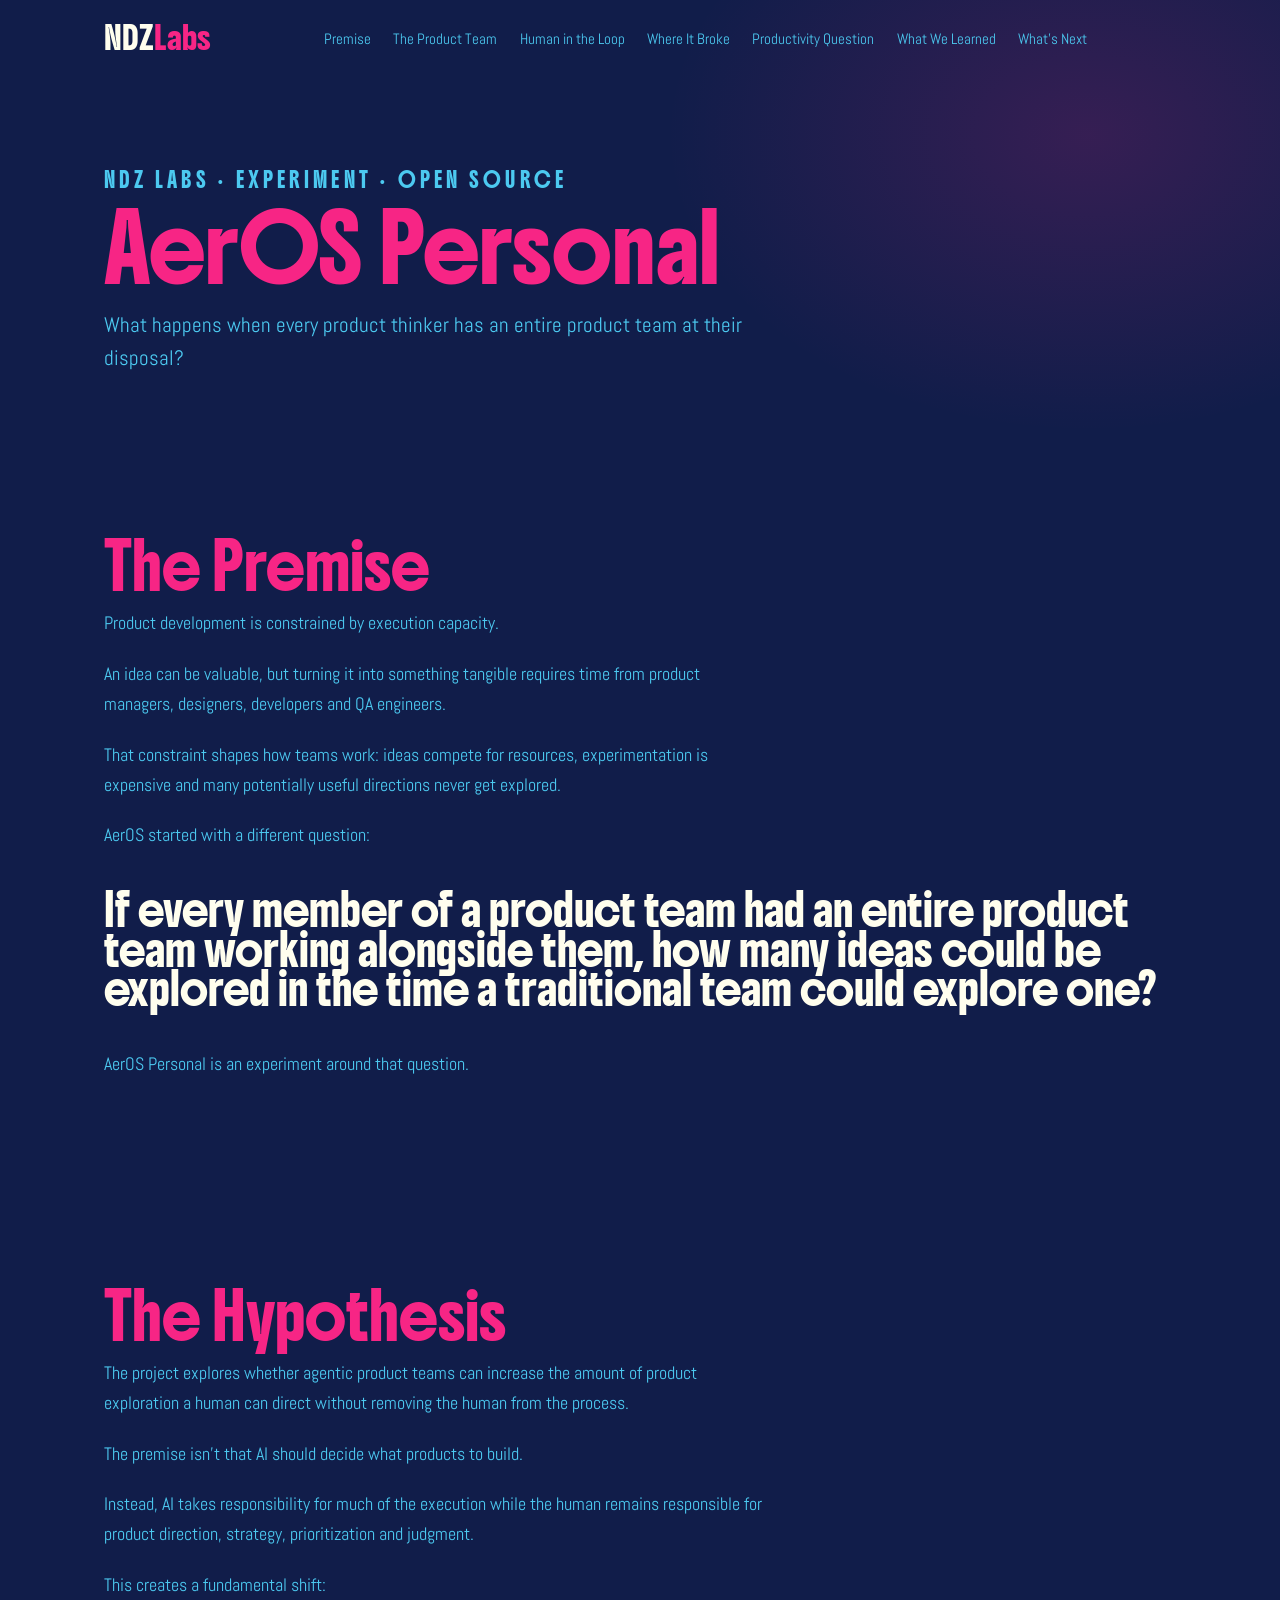
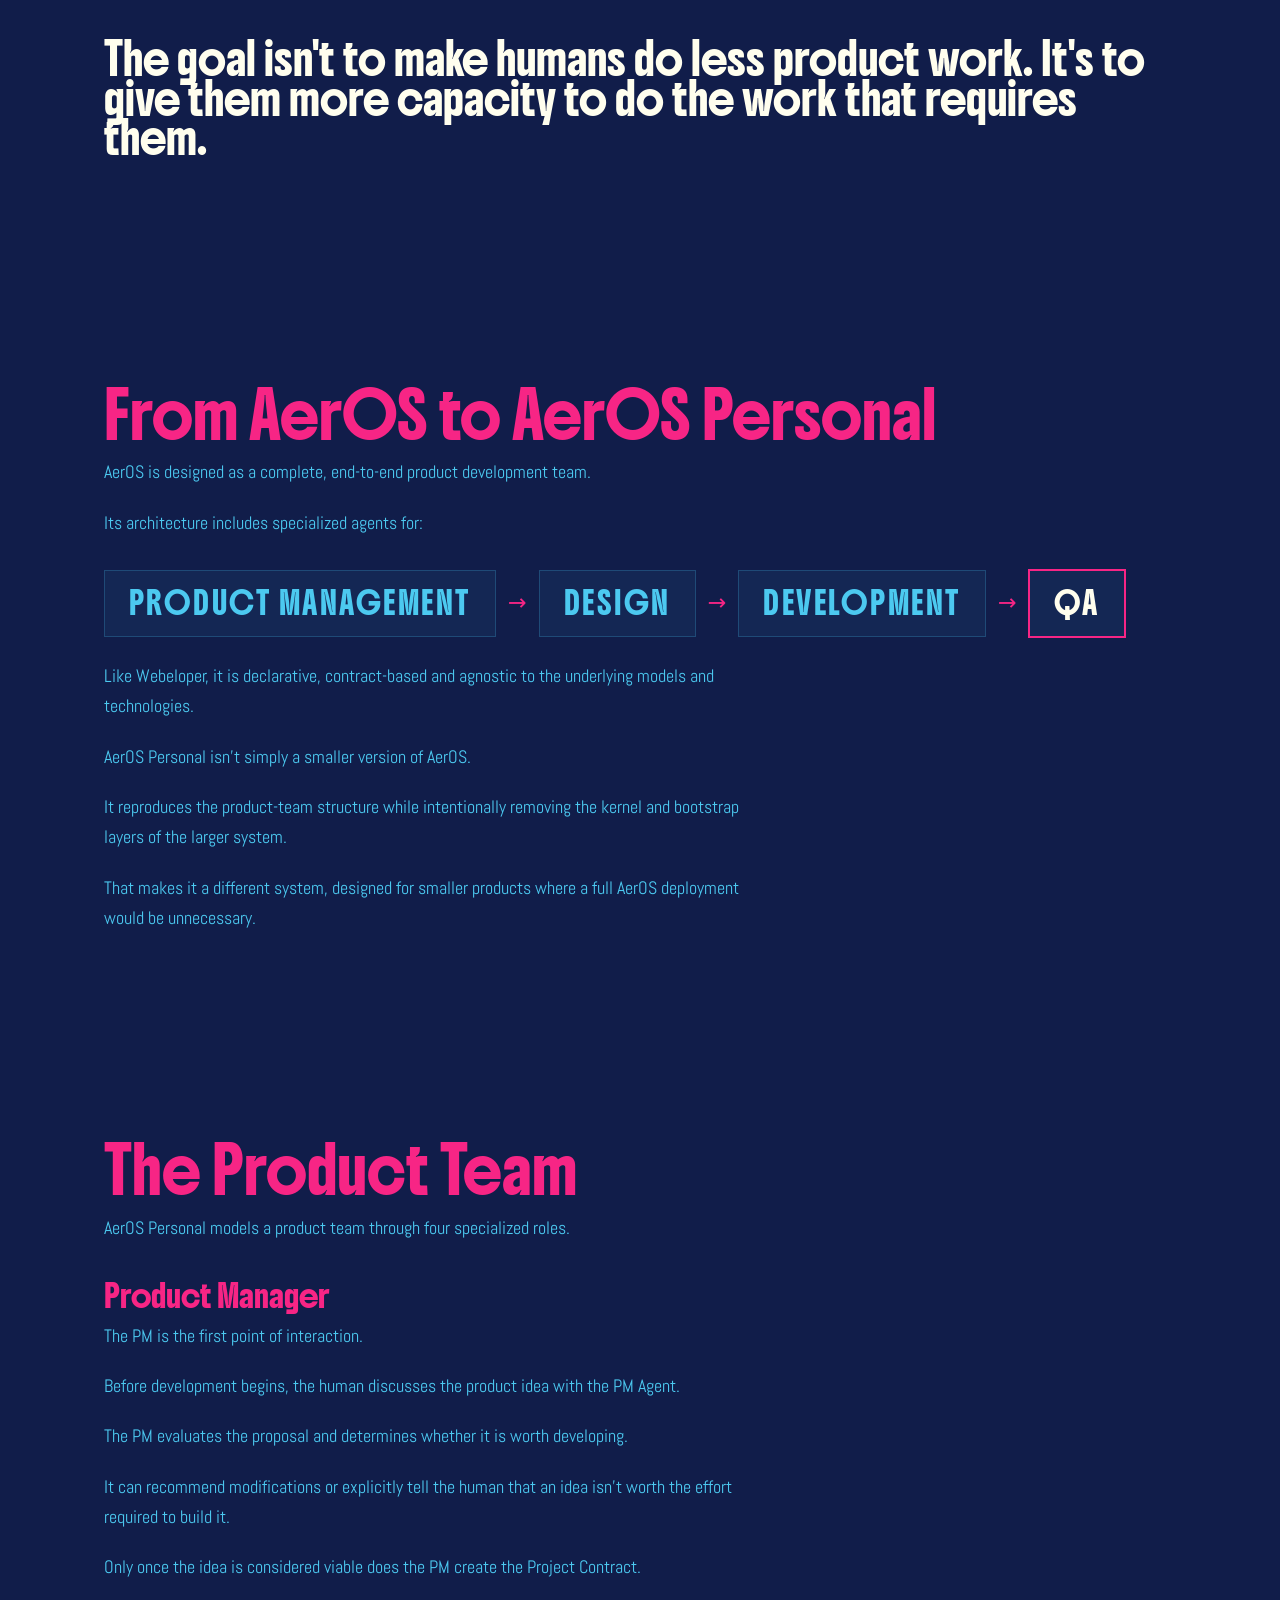
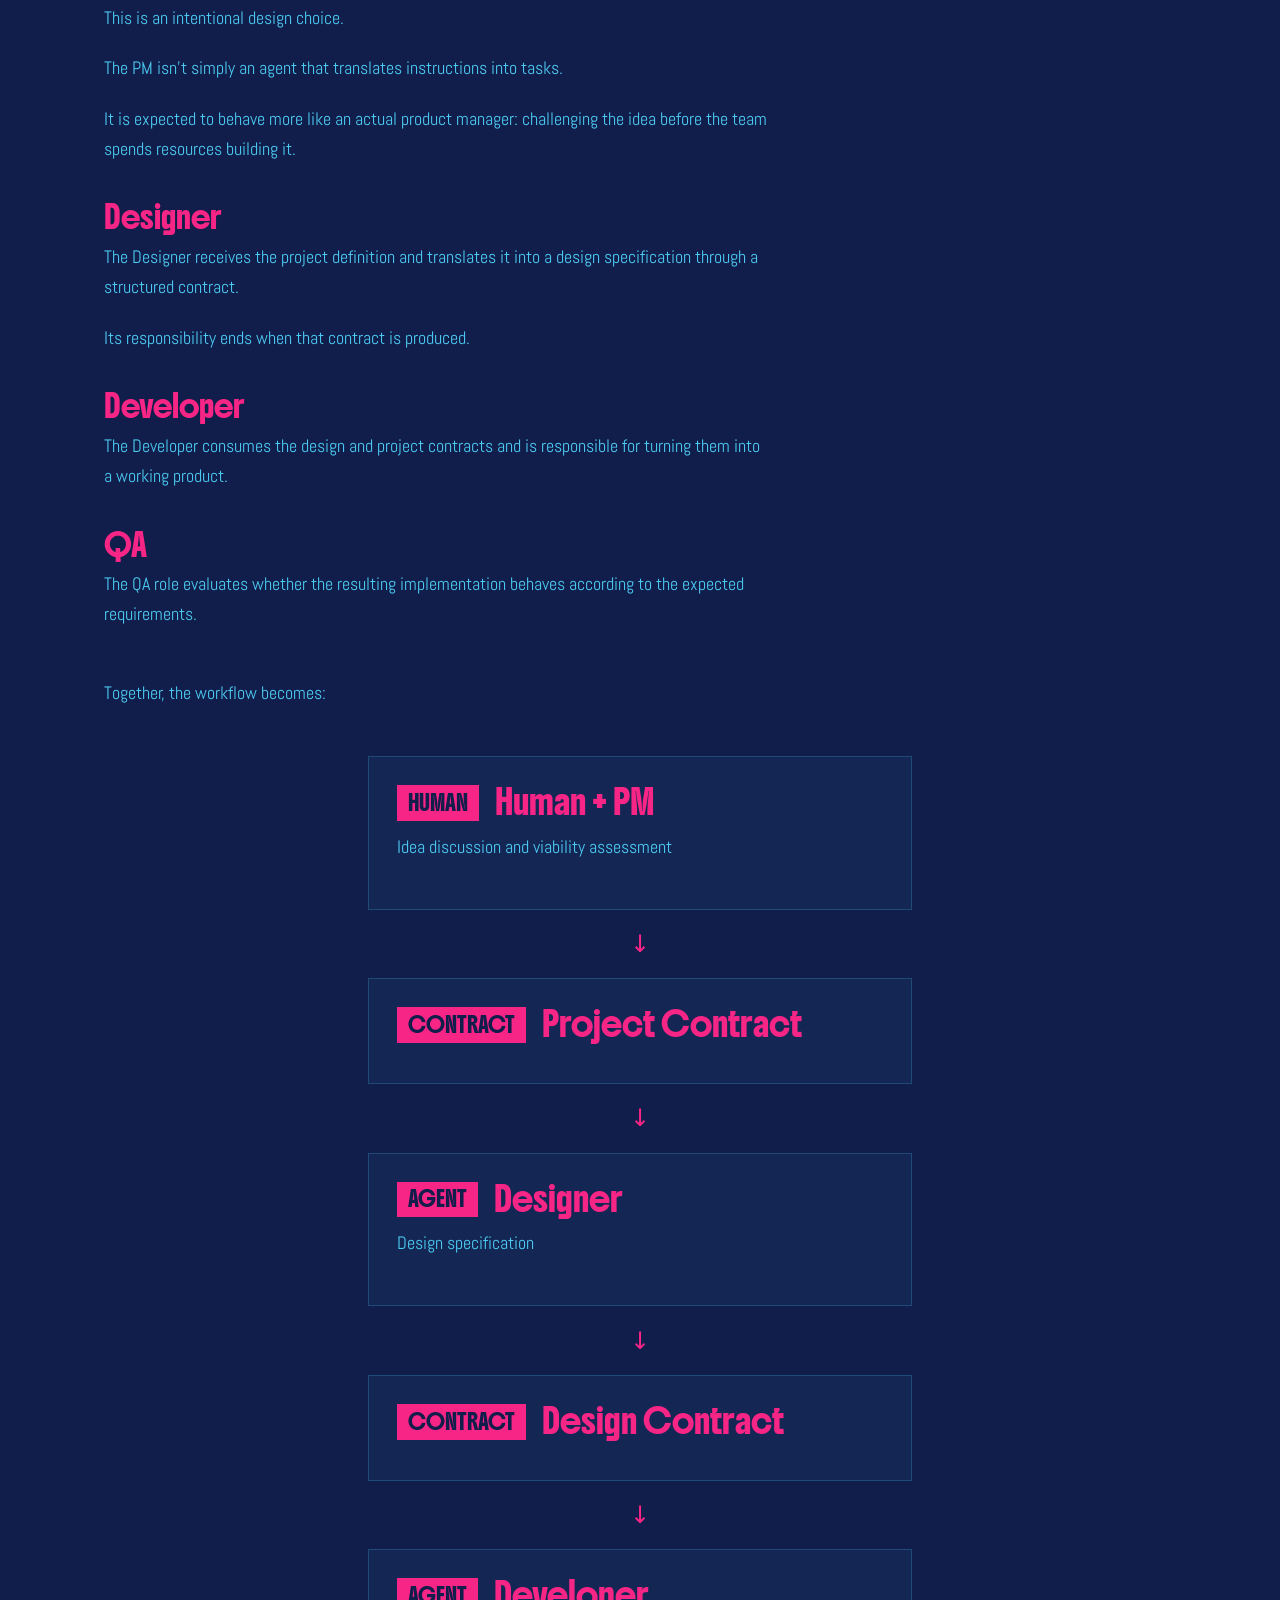
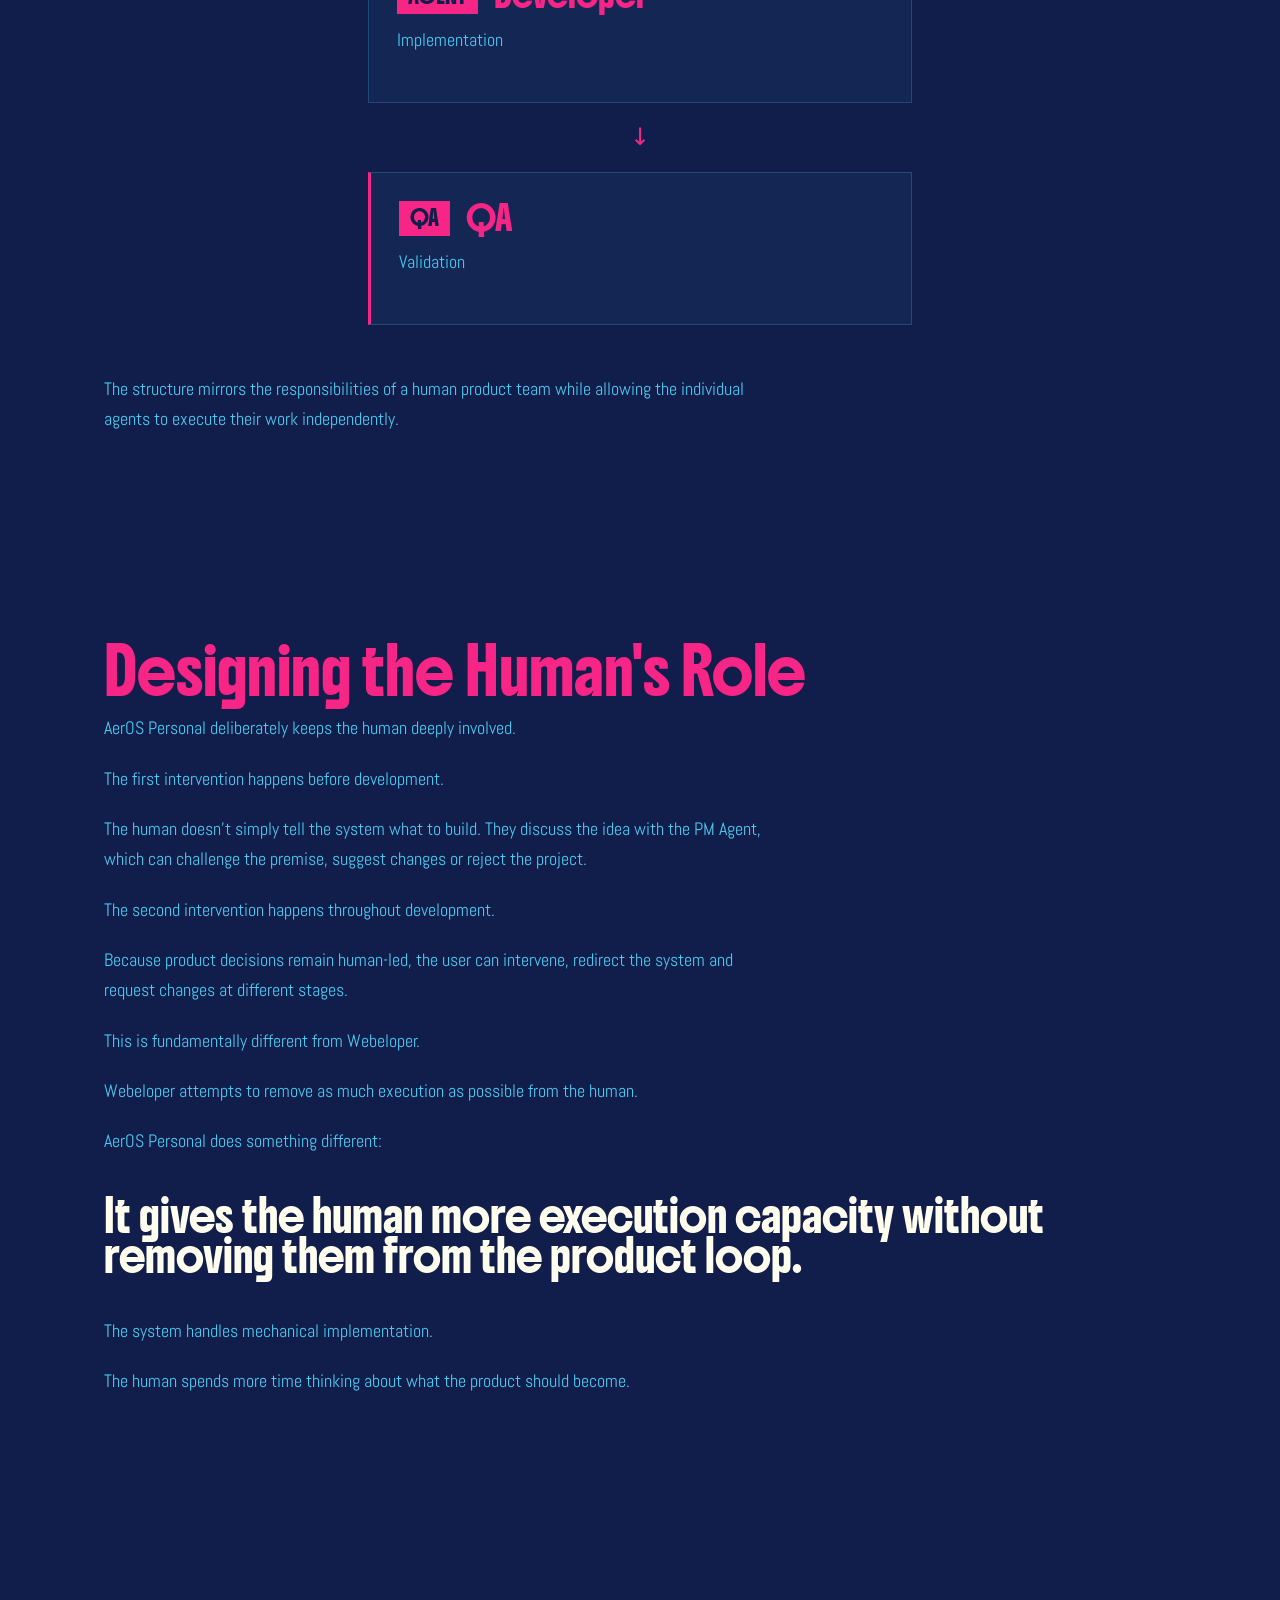
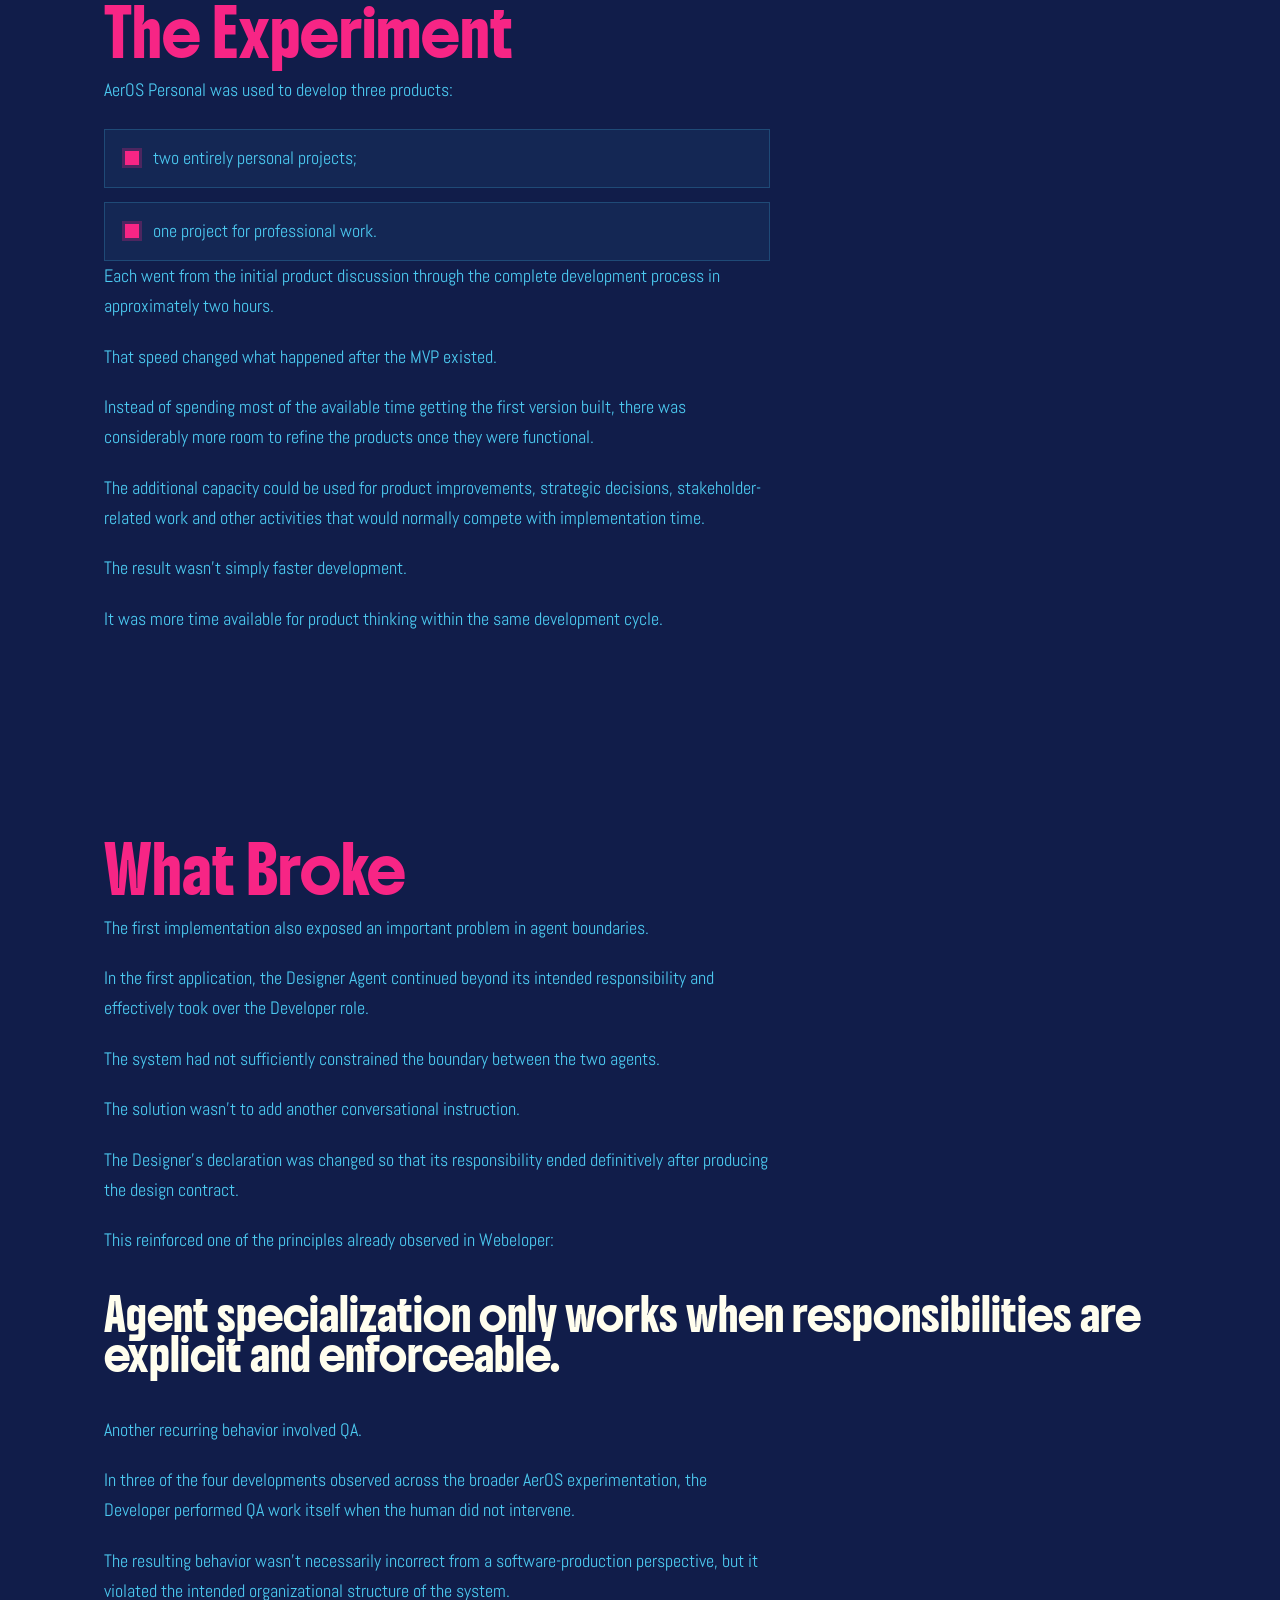
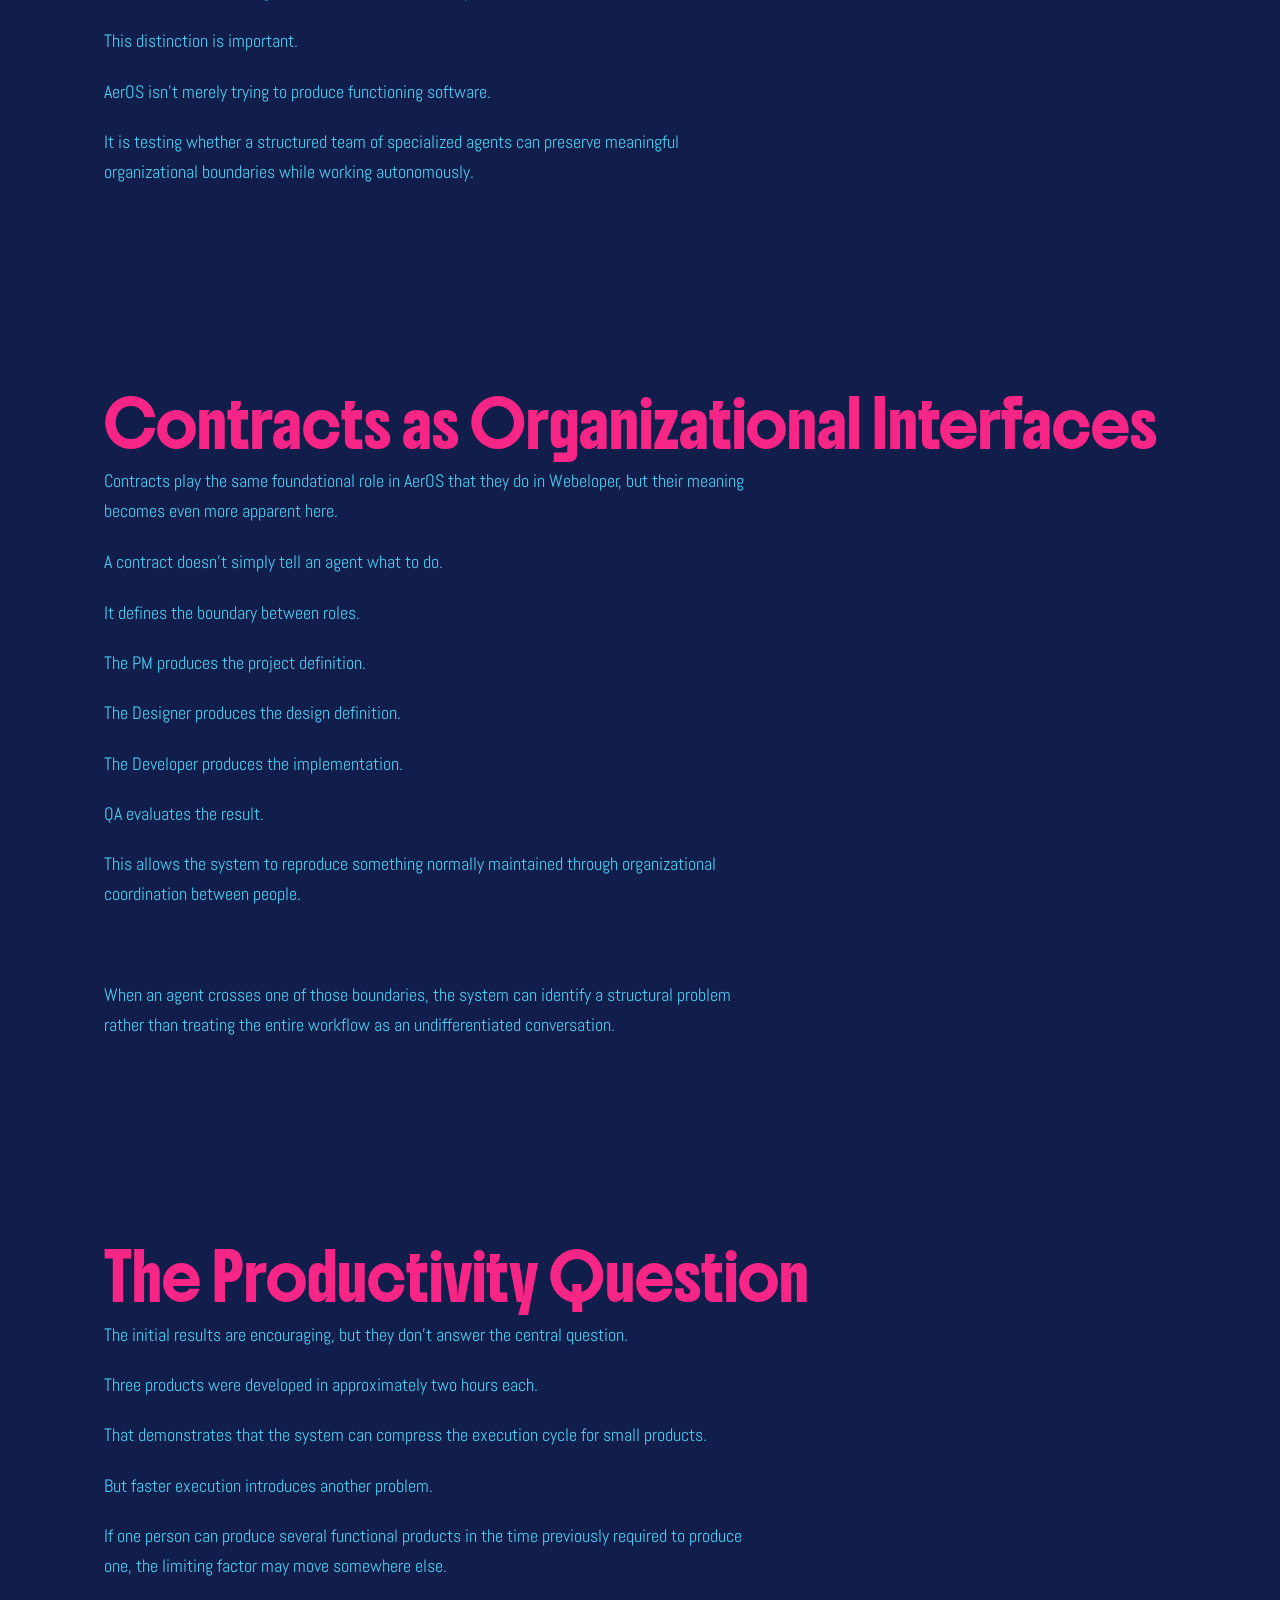
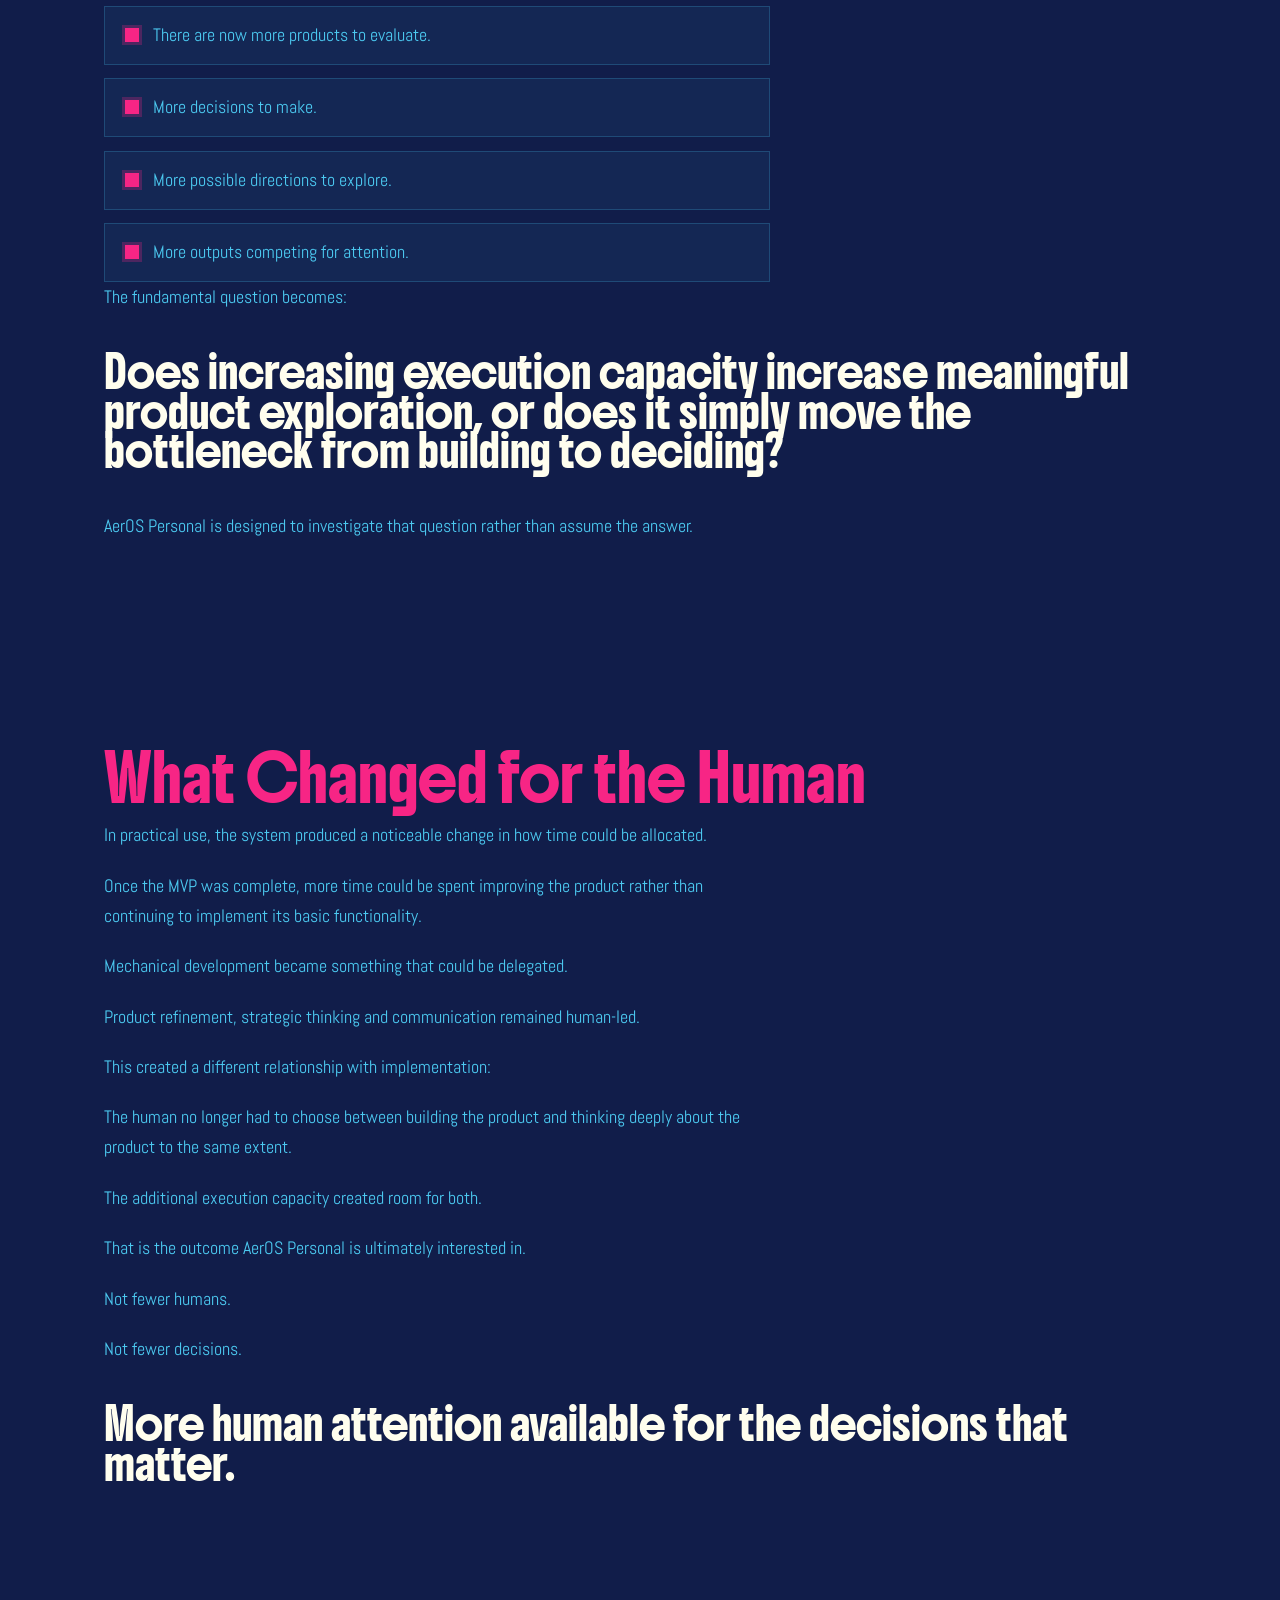
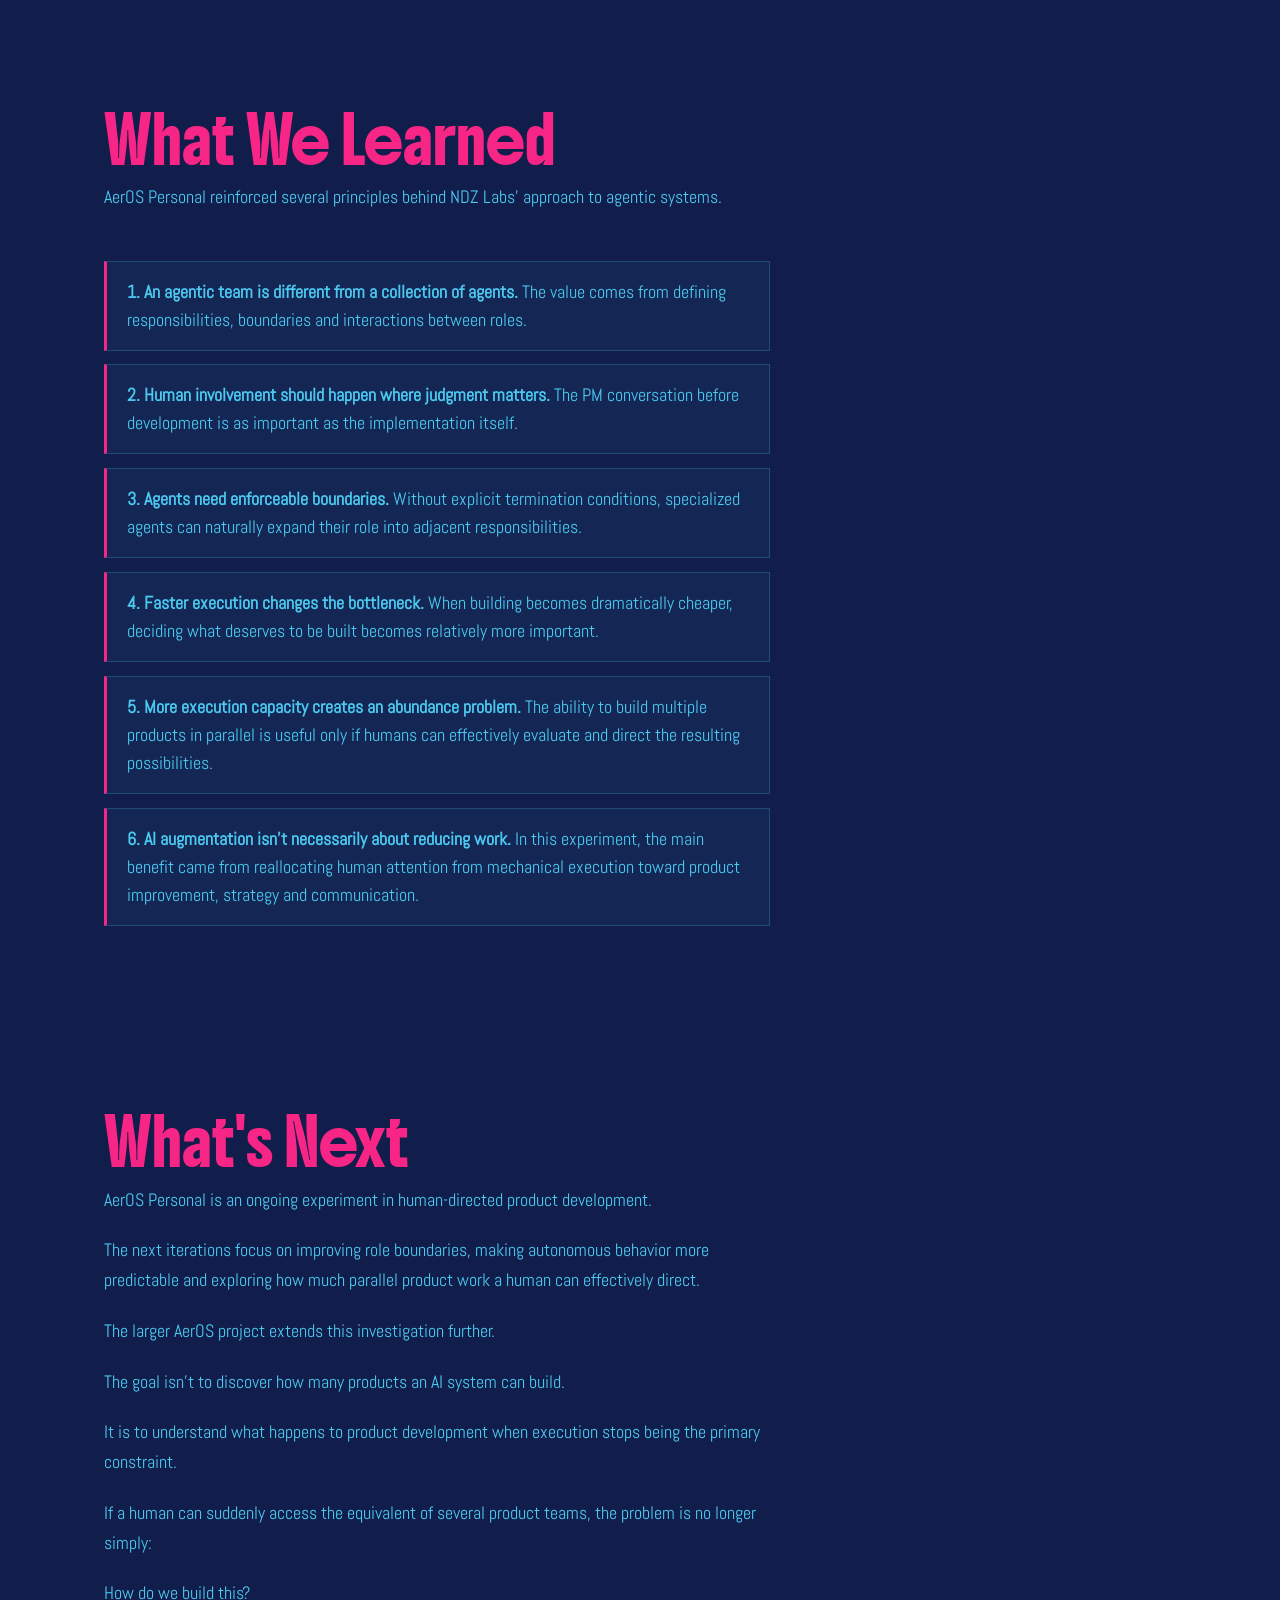
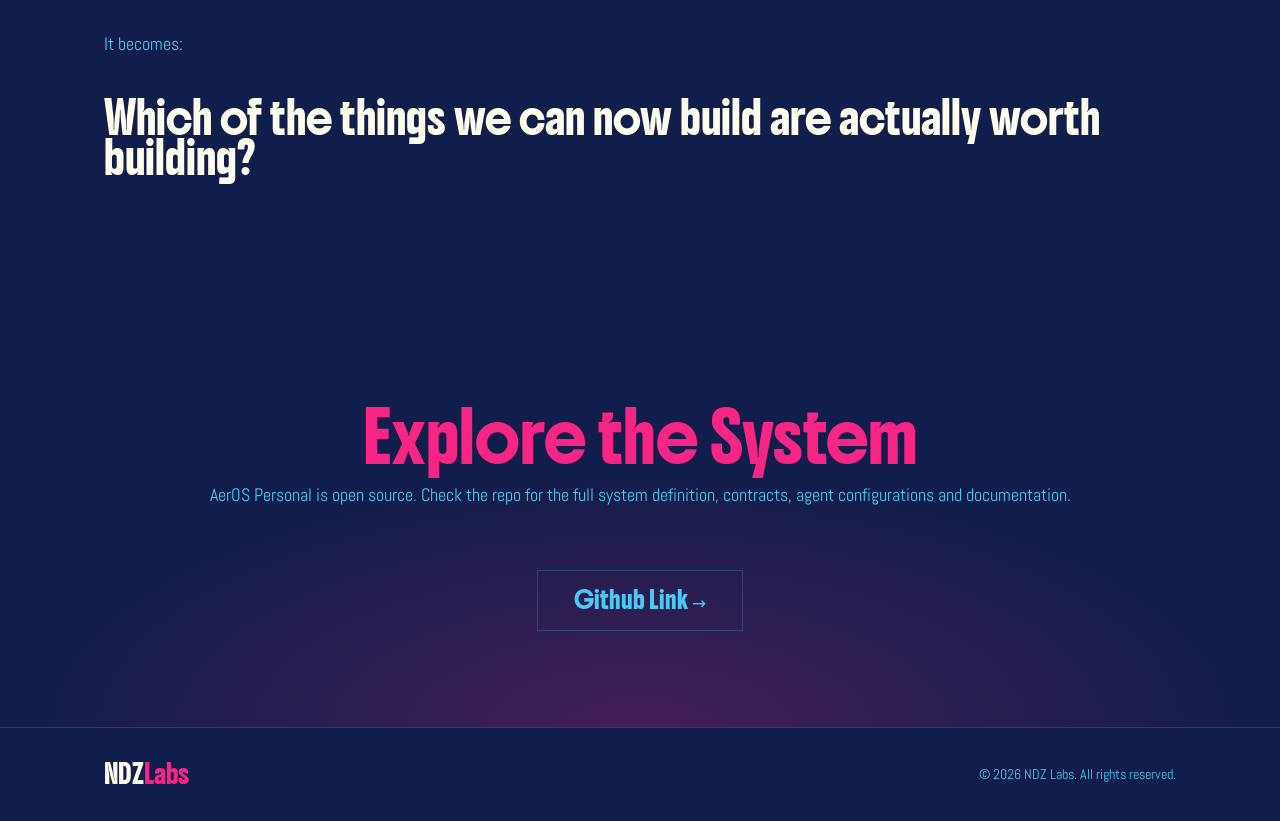
==== commit 5bb6b6e9: "Fix HTML structure, add parallax reveal and consolidate CSS" ====
--- a/aerospersonal.html
+++ b/aerospersonal.html
@@ -3,7 +3,7 @@
 <head>
   <meta charset="UTF-8">
   <meta name="viewport" content="width=device-width, initial-scale=1.0">
-  <meta name="description" content="AerOS Personal — A portable, declarative contract system for governing product development.">
+  <meta name="description" content="AerOS Personal — an experiment in whether agentic product teams can increase the amount of product exploration a human can direct.">
   <title>AerOS Personal — NDZ Labs</title>
 
   <link rel="preconnect" href="https://fonts.googleapis.com">
@@ -19,15 +19,15 @@
     <nav class="nav container" aria-label="Main navigation">
       <a href="index.html" class="nav__logo">NDZ<span>Labs</span></a>
       <ul class="nav__links" id="navLinks">
-        <li><a href="#what-this-is">What This Is</a></li>
-        <li><a href="#what-it-is-not">What It Is NOT</a></li>
-        <li><a href="#structure">Structure</a></li>
-        <li><a href="#status">Status</a></li>
-        <li><a href="#governance">Governance</a></li>
-        <li><a href="#features">Features</a></li>
-        <li><a href="#agents">Agents</a></li>
+        <li><a href="#premise">Premise</a></li>
+        <li><a href="#product-team">The Product Team</a></li>
+        <li><a href="#human-role">Human in the Loop</a></li>
+        <li><a href="#what-broke">Where It Broke</a></li>
+        <li><a href="#productivity">Productivity Question</a></li>
+        <li><a href="#lessons">What We Learned</a></li>
+        <li><a href="#next">What's Next</a></li>
       </ul>
-      <a href="#cta" class="nav__cta btn btn--cta">Get Started</a>
+      <a href="#cta" class="nav__cta btn">Explore the System</a>
       <button class="nav__toggle" id="navToggle" aria-label="Open menu" aria-expanded="false" aria-controls="navLinks">
         <span></span><span></span><span></span>
       </button>
@@ -39,188 +39,285 @@
     <!-- ========== PRODUCT HERO ========== -->
     <section class="product-hero">
       <div class="container">
-        <p class="product-hero__eyebrow reveal">NDZ DEVELOPMENT SYSTEM · CASE 01</p>
+        <p class="product-hero__eyebrow reveal">NDZ LABS · EXPERIMENT · OPEN SOURCE</p>
         <h1 class="product-hero__title reveal">AerOS Personal</h1>
-        <p class="product-hero__subtitle reveal">A portable, declarative contract system for governing product development.</p>
-      </div>
-    </section>
-
-    <!-- ========== WHAT THIS IS ========== -->
-    <section class="section" id="what-this-is">
-      <div class="container">
-        <h2 class="section__title reveal">What This Is</h2>
-        <p class="product-text reveal">This is NOT a conventional software application. It is a collection of declarative artifacts — contracts, agent definitions, workflows, policies, capabilities, validators, protocols, and state definitions — that can be interpreted by a compatible execution environment (OpenCode, Codex, Claude Code, or another agentic system).</p>
-      </div>
-    </section>
-
-    <!-- ========== WHAT THIS IS NOT ========== -->
-    <section class="section" id="what-it-is-not">
-      <div class="container">
-        <h2 class="section__title reveal">What This Is NOT</h2>
+        <p class="product-hero__subtitle reveal">What happens when every product thinker has an entire product team at their disposal?</p>
+      </div>
+    </section>
+
+    <!-- ========== THE PREMISE ========== -->
+    <section class="section" id="premise">
+      <div class="container">
+        <h2 class="section__title reveal">The Premise</h2>
+        <p class="product-text reveal">Product development is constrained by execution capacity.</p>
+        <p class="product-text reveal">An idea can be valuable, but turning it into something tangible requires time from product managers, designers, developers and QA engineers.</p>
+        <p class="product-text reveal">That constraint shapes how teams work: ideas compete for resources, experimentation is expensive and many potentially useful directions never get explored.</p>
+        <p class="product-text reveal">AerOS started with a different question:</p>
+        <p class="statement reveal">If every member of a product team had an entire product team working alongside them, how many ideas could be explored in the time a traditional team could explore one?</p>
+        <p class="product-text reveal">AerOS Personal is an experiment around that question.</p>
+      </div>
+    </section>
+
+    <!-- ========== THE HYPOTHESIS ========== -->
+    <section class="section" id="hypothesis">
+      <div class="container">
+        <h2 class="section__title reveal">The Hypothesis</h2>
+        <p class="product-text reveal">The project explores whether agentic product teams can increase the amount of product exploration a human can direct without removing the human from the process.</p>
+        <p class="product-text reveal">The premise isn't that AI should decide what products to build.</p>
+        <p class="product-text reveal">Instead, AI takes responsibility for much of the execution while the human remains responsible for product direction, strategy, prioritization and judgment.</p>
+        <p class="product-text reveal">This creates a fundamental shift:</p>
+        <p class="statement reveal">The goal isn't to make humans do less product work. It's to give them more capacity to do the work that requires them.</p>
+      </div>
+    </section>
+
+    <!-- ========== FROM AerOS TO AerOS PERSONAL ========== -->
+    <section class="section" id="from-aeros">
+      <div class="container">
+        <h2 class="section__title reveal">From AerOS to AerOS Personal</h2>
+        <p class="product-text reveal">AerOS is designed as a complete, end-to-end product development team.</p>
+        <p class="product-text reveal">Its architecture includes specialized agents for:</p>
+        <div class="roles-flow reveal">
+          <span class="rd-loop__step">Product Management</span>
+          <span class="roles-flow__arrow" aria-hidden="true">→</span>
+          <span class="rd-loop__step">Design</span>
+          <span class="roles-flow__arrow" aria-hidden="true">→</span>
+          <span class="rd-loop__step">Development</span>
+          <span class="roles-flow__arrow" aria-hidden="true">→</span>
+          <span class="rd-loop__step rd-loop__step--speed">QA</span>
+        </div>
+        <p class="product-text reveal">Like Webeloper, it is declarative, contract-based and agnostic to the underlying models and technologies.</p>
+        <p class="product-text reveal">AerOS Personal isn't simply a smaller version of AerOS.</p>
+        <p class="product-text reveal">It reproduces the product-team structure while intentionally removing the kernel and bootstrap layers of the larger system.</p>
+        <p class="product-text reveal">That makes it a different system, designed for smaller products where a full AerOS deployment would be unnecessary.</p>
+      </div>
+    </section>
+
+    <!-- ========== THE PRODUCT TEAM ========== -->
+    <section class="section" id="product-team">
+      <div class="container">
+        <h2 class="section__title reveal">The Product Team</h2>
+        <p class="product-text reveal">AerOS Personal models a product team through four specialized roles.</p>
+
+        <h3 class="subheading reveal">Product Manager</h3>
+        <p class="product-text reveal">The PM is the first point of interaction.</p>
+        <p class="product-text reveal">Before development begins, the human discusses the product idea with the PM Agent.</p>
+        <p class="product-text reveal">The PM evaluates the proposal and determines whether it is worth developing.</p>
+        <p class="product-text reveal">It can recommend modifications or explicitly tell the human that an idea isn't worth the effort required to build it.</p>
+        <p class="product-text reveal">Only once the idea is considered viable does the PM create the Project Contract.</p>
+        <p class="product-text reveal">This is an intentional design choice.</p>
+        <p class="product-text reveal">The PM isn't simply an agent that translates instructions into tasks.</p>
+        <p class="product-text reveal">It is expected to behave more like an actual product manager: challenging the idea before the team spends resources building it.</p>
+
+        <h3 class="subheading reveal">Designer</h3>
+        <p class="product-text reveal">The Designer receives the project definition and translates it into a design specification through a structured contract.</p>
+        <p class="product-text reveal">Its responsibility ends when that contract is produced.</p>
+
+        <h3 class="subheading reveal">Developer</h3>
+        <p class="product-text reveal">The Developer consumes the design and project contracts and is responsible for turning them into a working product.</p>
+
+        <h3 class="subheading reveal">QA</h3>
+        <p class="product-text reveal">The QA role evaluates whether the resulting implementation behaves according to the expected requirements.</p>
+
+        <p class="product-text reveal" style="margin-top:3rem;">Together, the workflow becomes:</p>
+
+        <div class="workflow reveal">
+          <div class="system-stage">
+            <div class="system-stage__head">
+              <span class="system-stage__num">HUMAN</span>
+              <h3 class="system-stage__title">Human + PM</h3>
+            </div>
+            <p class="system-stage__text">Idea discussion and viability assessment</p>
+          </div>
+          <span class="system-flow__arrow" aria-hidden="true">↓</span>
+
+          <div class="system-stage">
+            <div class="system-stage__head">
+              <span class="system-stage__num">CONTRACT</span>
+              <h3 class="system-stage__title">Project Contract</h3>
+            </div>
+          </div>
+          <span class="system-flow__arrow" aria-hidden="true">↓</span>
+
+          <div class="system-stage">
+            <div class="system-stage__head">
+              <span class="system-stage__num">AGENT</span>
+              <h3 class="system-stage__title">Designer</h3>
+            </div>
+            <p class="system-stage__text">Design specification</p>
+          </div>
+          <span class="system-flow__arrow" aria-hidden="true">↓</span>
+
+          <div class="system-stage">
+            <div class="system-stage__head">
+              <span class="system-stage__num">CONTRACT</span>
+              <h3 class="system-stage__title">Design Contract</h3>
+            </div>
+          </div>
+          <span class="system-flow__arrow" aria-hidden="true">↓</span>
+
+          <div class="system-stage">
+            <div class="system-stage__head">
+              <span class="system-stage__num">AGENT</span>
+              <h3 class="system-stage__title">Developer</h3>
+            </div>
+            <p class="system-stage__text">Implementation</p>
+          </div>
+          <span class="system-flow__arrow" aria-hidden="true">↓</span>
+
+          <div class="system-stage system-stage--final">
+            <div class="system-stage__head">
+              <span class="system-stage__num">QA</span>
+              <h3 class="system-stage__title">QA</h3>
+            </div>
+            <p class="system-stage__text">Validation</p>
+          </div>
+        </div>
+
+        <p class="product-text reveal" style="margin-top:3rem;">The structure mirrors the responsibilities of a human product team while allowing the individual agents to execute their work independently.</p>
+      </div>
+    </section>
+
+    <!-- ========== DESIGNING THE HUMAN'S ROLE ========== -->
+    <section class="section" id="human-role">
+      <div class="container">
+        <h2 class="section__title reveal">Designing the Human's Role</h2>
+        <p class="product-text reveal">AerOS Personal deliberately keeps the human deeply involved.</p>
+        <p class="product-text reveal">The first intervention happens before development.</p>
+        <p class="product-text reveal">The human doesn't simply tell the system what to build. They discuss the idea with the PM Agent, which can challenge the premise, suggest changes or reject the project.</p>
+        <p class="product-text reveal">The second intervention happens throughout development.</p>
+        <p class="product-text reveal">Because product decisions remain human-led, the user can intervene, redirect the system and request changes at different stages.</p>
+        <p class="product-text reveal">This is fundamentally different from Webeloper.</p>
+        <p class="product-text reveal">Webeloper attempts to remove as much execution as possible from the human.</p>
+        <p class="product-text reveal">AerOS Personal does something different:</p>
+        <p class="statement reveal">It gives the human more execution capacity without removing them from the product loop.</p>
+        <p class="product-text reveal">The system handles mechanical implementation.</p>
+        <p class="product-text reveal">The human spends more time thinking about what the product should become.</p>
+      </div>
+    </section>
+
+    <!-- ========== THE EXPERIMENT ========== -->
+    <section class="section" id="experiment">
+      <div class="container">
+        <h2 class="section__title reveal">The Experiment</h2>
+        <p class="product-text reveal">AerOS Personal was used to develop three products:</p>
         <ul class="product-list">
-          <li class="reveal">NOT a compiled application</li>
-          <li class="reveal">NOT an LLM integration</li>
-          <li class="reveal">NOT an IDE plugin</li>
-          <li class="reveal">NOT dependent on any specific programming language, LLM, or execution environment</li>
+          <li class="reveal">two entirely personal projects;</li>
+          <li class="reveal">one project for professional work.</li>
         </ul>
-      </div>
-    </section>
-
-    <!-- ========== SYSTEM STRUCTURE ========== -->
-    <section class="section" id="structure">
-      <div class="container">
-        <h2 class="section__title reveal">System Structure</h2>
-        <div class="product-text reveal" style="font-family: monospace; background: rgba(255,255,255,0.05); padding: 1.5rem; border-radius: 8px; line-height: 1.8;">
-          <strong>AerOS-Personal/</strong><br>
-          ├── SYSTEM.md &nbsp;&nbsp;&nbsp;&nbsp;&nbsp;&nbsp;&nbsp;&nbsp;&nbsp;&nbsp;&nbsp;&nbsp;&nbsp;&nbsp;&nbsp;&nbsp;&nbsp;&nbsp;&nbsp;&nbsp;&nbsp;# System identity and invariants<br>
-          ├── BOOTSTRAP_CONTRACT.md &nbsp;&nbsp;&nbsp;&nbsp;&nbsp;# Authoritative bootstrap specification<br>
-          ├── BOOTSTRAP_EXECUTION.md &nbsp;&nbsp;&nbsp;&nbsp;# Bootstrap execution procedure<br>
-          ├── README.md<br>
-          ├── CHANGELOG.md &nbsp;&nbsp;&nbsp;&nbsp;&nbsp;&nbsp;&nbsp;&nbsp;&nbsp;&nbsp;&nbsp;&nbsp;&nbsp;&nbsp;&nbsp;&nbsp;# Version history<br>
-          ├── kernel/<br>
-          │&nbsp;&nbsp; ├── contracts/ &nbsp;&nbsp;&nbsp;&nbsp;&nbsp;&nbsp;&nbsp;&nbsp;&nbsp;&nbsp;&nbsp;&nbsp;&nbsp;&nbsp;&nbsp;# Contract model definitions<br>
-          │&nbsp;&nbsp; ├── protocols/ &nbsp;&nbsp;&nbsp;&nbsp;&nbsp;&nbsp;&nbsp;&nbsp;&nbsp;&nbsp;&nbsp;&nbsp;&nbsp;&nbsp;&nbsp;# Core protocols (orchestration, validation)<br>
-          │&nbsp;&nbsp; ├── policies/ &nbsp;&nbsp;&nbsp;&nbsp;&nbsp;&nbsp;&nbsp;&nbsp;&nbsp;&nbsp;&nbsp;&nbsp;&nbsp;&nbsp;&nbsp;&nbsp;# System policies<br>
-          │&nbsp;&nbsp; └── rules/ &nbsp;&nbsp;&nbsp;&nbsp;&nbsp;&nbsp;&nbsp;&nbsp;&nbsp;&nbsp;&nbsp;&nbsp;&nbsp;&nbsp;&nbsp;&nbsp;&nbsp;&nbsp;# Validation and constraint rules<br>
-          ├── agents/<br>
-          │&nbsp;&nbsp; ├── product-manager/<br>
-          │&nbsp;&nbsp; │&nbsp;&nbsp; ├── agent.yaml<br>
-          │&nbsp;&nbsp; │&nbsp;&nbsp; ├── role.md<br>
-          │&nbsp;&nbsp; │&nbsp;&nbsp; └── instructions.md<br>
-          │&nbsp;&nbsp; ├── designer/<br>
-          │&nbsp;&nbsp; ├── developer/<br>
-          │&nbsp;&nbsp; └── qa/<br>
-          ├── validators/<br>
-          │&nbsp;&nbsp; ├── schema-validator/<br>
-          │&nbsp;&nbsp; ├── contract-validator/<br>
-          │&nbsp;&nbsp; └── acceptance-validator/<br>
-          ├── workflows/<br>
-          │&nbsp;&nbsp; └── product-development/<br>
-          │&nbsp;&nbsp;&nbsp;&nbsp;&nbsp;&nbsp; ├── workflow.yaml<br>
-          │&nbsp;&nbsp;&nbsp;&nbsp;&nbsp;&nbsp; └── transitions.yaml<br>
-          ├── state/<br>
-          │&nbsp;&nbsp; └── event-log/<br>
-          │&nbsp;&nbsp;&nbsp;&nbsp;&nbsp;&nbsp; └── events.yaml<br>
-          ├── artifacts/<br>
-          │&nbsp;&nbsp; ├── change-requests/<br>
-          │&nbsp;&nbsp; ├── decision-requests/<br>
-          │&nbsp;&nbsp; ├── product-contract/<br>
-          │&nbsp;&nbsp; ├── design-contract/<br>
-          │&nbsp;&nbsp; ├── implementation/<br>
-          │&nbsp;&nbsp; └── validation-results/<br>
-          └── docs/<br>
-          &nbsp;&nbsp;&nbsp; ├── bootstrap-completion.md<br>
-          &nbsp;&nbsp;&nbsp; ├── system-validation.md<br>
-          &nbsp;&nbsp;&nbsp; ├── workflow-simulation.md<br>
-          &nbsp;&nbsp;&nbsp; ├── audit-report.md<br>
-          &nbsp;&nbsp;&nbsp; └── production-readiness.md
-        </div>
-      </div>
-    </section>
-
-    <!-- ========== STATUS ========== -->
-    <section class="section" id="status">
-      <div class="container">
-        <h2 class="section__title reveal">Status</h2>
-        <div class="stats">
-          <div class="stat reveal">
-            <span class="stat__num">1.0.0</span>
-            <span class="stat__label">Version</span>
-          </div>
-          <div class="stat reveal">
-            <span class="stat__num">Production Ready</span>
-            <span class="stat__label">Phase</span>
-          </div>
-          <div class="stat reveal">
-            <span class="stat__num">2026-08-20</span>
-            <span class="stat__label">Date</span>
-          </div>
-        </div>
-      </div>
-    </section>
-
-    <!-- ========== GOVERNANCE ========== -->
-    <section class="section" id="governance">
-      <div class="container">
-        <h2 class="section__title reveal">Governance</h2>
-        <p class="product-text reveal">This system is governed by its own contracts. The execution environment (currently OpenCode) provides capabilities but has no authority over the system.</p>
-        <p class="product-text reveal" style="margin-top:1rem;"><strong>Authority hierarchy:</strong> Human → Orchestrator → Contract/Policy → Agent → Tools</p>
-      </div>
-    </section>
-
-    <!-- ========== FEATURES ========== -->
-    <section class="section" id="features">
-      <div class="container">
-        <h2 class="section__title reveal">Features</h2>
-        <div class="decisions">
-          <article class="decision reveal">
-            <span class="decision__num">01</span>
-            <h3 class="decision__title">Contract-Governed Execution</h3>
-            <p class="decision__meta">Versioned Contracts</p>
-            <p class="decision__text">All work governed by versioned contracts.</p>
-          </article>
-          <article class="decision reveal">
-            <span class="decision__num">02</span>
-            <h3 class="decision__title">Agent Non-Autonomy</h3>
-            <p class="decision__meta">Defined Roles</p>
-            <p class="decision__text">Agents execute within defined roles, no self-direction.</p>
-          </article>
-          <article class="decision reveal">
-            <span class="decision__num">03</span>
-            <h3 class="decision__title">Independent Validation</h3>
-            <p class="decision__meta">Schema · Contract · Acceptance</p>
-            <p class="decision__text">Schema, contract, and acceptance validation.</p>
-          </article>
-          <article class="decision reveal">
-            <span class="decision__num">04</span>
-            <h3 class="decision__title">Explicit Workflow</h3>
-            <p class="decision__meta">State Machine</p>
-            <p class="decision__text">State machine with Orchestrator-controlled transitions.</p>
-          </article>
-          <article class="decision reveal">
-            <span class="decision__num">05</span>
-            <h3 class="decision__title">Immutable Event Log</h3>
-            <p class="decision__meta">Full Audit Trail</p>
-            <p class="decision__text">Full audit trail for workflow reconstruction.</p>
-          </article>
-          <article class="decision reveal">
-            <span class="decision__num">06</span>
-            <h3 class="decision__title">Provenance Traceability</h3>
-            <p class="decision__meta">SOURCE · DERIVED · DECISION · UNKNOWN</p>
-            <p class="decision__text">SOURCE, DERIVED, DECISION, UNKNOWN tracking.</p>
-          </article>
-          <article class="decision reveal">
-            <span class="decision__num">07</span>
-            <h3 class="decision__title">Self-Construction</h3>
-            <p class="decision__meta">Self-Evolving</p>
-            <p class="decision__text">System evolves through same workflow it governs.</p>
-          </article>
-        </div>
-      </div>
-    </section>
-
-    <!-- ========== AGENTS ========== -->
-    <section class="section" id="agents">
-      <div class="container">
-        <h2 class="section__title reveal">Agents</h2>
-        <div class="stats">
-          <div class="stat reveal">
-            <span class="stat__num">PM</span>
-            <span class="stat__label">product-manager — Transforms product intention into Product Contract</span>
-          </div>
-          <div class="stat reveal">
-            <span class="stat__num">UX</span>
-            <span class="stat__label">designer — Transforms Product Contract into Design Contract</span>
-          </div>
-          <div class="stat reveal">
-            <span class="stat__num">DEV</span>
-            <span class="stat__label">developer — Transforms contracts into implementation</span>
-          </div>
-          <div class="stat reveal">
-            <span class="stat__num">QA</span>
-            <span class="stat__label">qa — Validates implementation quality before release</span>
-          </div>
-        </div>
+        <p class="product-text reveal">Each went from the initial product discussion through the complete development process in approximately two hours.</p>
+        <p class="product-text reveal">That speed changed what happened after the MVP existed.</p>
+        <p class="product-text reveal">Instead of spending most of the available time getting the first version built, there was considerably more room to refine the products once they were functional.</p>
+        <p class="product-text reveal">The additional capacity could be used for product improvements, strategic decisions, stakeholder-related work and other activities that would normally compete with implementation time.</p>
+        <p class="product-text reveal">The result wasn't simply faster development.</p>
+        <p class="product-text reveal">It was more time available for product thinking within the same development cycle.</p>
+      </div>
+    </section>
+
+    <!-- ========== WHAT BROKE ========== -->
+    <section class="section" id="what-broke">
+      <div class="container">
+        <h2 class="section__title reveal">What Broke</h2>
+        <p class="product-text reveal">The first implementation also exposed an important problem in agent boundaries.</p>
+        <p class="product-text reveal">In the first application, the Designer Agent continued beyond its intended responsibility and effectively took over the Developer role.</p>
+        <p class="product-text reveal">The system had not sufficiently constrained the boundary between the two agents.</p>
+        <p class="product-text reveal">The solution wasn't to add another conversational instruction.</p>
+        <p class="product-text reveal">The Designer's declaration was changed so that its responsibility ended definitively after producing the design contract.</p>
+        <p class="product-text reveal">This reinforced one of the principles already observed in Webeloper:</p>
+        <p class="statement reveal">Agent specialization only works when responsibilities are explicit and enforceable.</p>
+        <p class="product-text reveal">Another recurring behavior involved QA.</p>
+        <p class="product-text reveal">In three of the four developments observed across the broader AerOS experimentation, the Developer performed QA work itself when the human did not intervene.</p>
+        <p class="product-text reveal">The resulting behavior wasn't necessarily incorrect from a software-production perspective, but it violated the intended organizational structure of the system.</p>
+        <p class="product-text reveal">This distinction is important.</p>
+        <p class="product-text reveal">AerOS isn't merely trying to produce functioning software.</p>
+        <p class="product-text reveal">It is testing whether a structured team of specialized agents can preserve meaningful organizational boundaries while working autonomously.</p>
+      </div>
+    </section>
+
+    <!-- ========== CONTRACTS AS ORGANIZATIONAL INTERFACES ========== -->
+    <section class="section" id="contracts">
+      <div class="container">
+        <h2 class="section__title reveal">Contracts as Organizational Interfaces</h2>
+        <p class="product-text reveal">Contracts play the same foundational role in AerOS that they do in Webeloper, but their meaning becomes even more apparent here.</p>
+        <p class="product-text reveal">A contract doesn't simply tell an agent what to do.</p>
+        <p class="product-text reveal">It defines the boundary between roles.</p>
+        <p class="product-text reveal">The PM produces the project definition.</p>
+        <p class="product-text reveal">The Designer produces the design definition.</p>
+        <p class="product-text reveal">The Developer produces the implementation.</p>
+        <p class="product-text reveal">QA evaluates the result.</p>
+        <p class="product-text reveal">This allows the system to reproduce something normally maintained through organizational coordination between people.</p>
+        <p class="product-text reveal">The contracts therefore act as interfaces between autonomous roles.</p>
+        <p class="product-text reveal">When an agent crosses one of those boundaries, the system can identify a structural problem rather than treating the entire workflow as an undifferentiated conversation.</p>
+      </div>
+    </section>
+
+    <!-- ========== THE PRODUCTIVITY QUESTION ========== -->
+    <section class="section" id="productivity">
+      <div class="container">
+        <h2 class="section__title reveal">The Productivity Question</h2>
+        <p class="product-text reveal">The initial results are encouraging, but they don't answer the central question.</p>
+        <p class="product-text reveal">Three products were developed in approximately two hours each.</p>
+        <p class="product-text reveal">That demonstrates that the system can compress the execution cycle for small products.</p>
+        <p class="product-text reveal">But faster execution introduces another problem.</p>
+        <p class="product-text reveal">If one person can produce several functional products in the time previously required to produce one, the limiting factor may move somewhere else.</p>
+        <ul class="product-list">
+          <li class="reveal">There are now more products to evaluate.</li>
+          <li class="reveal">More decisions to make.</li>
+          <li class="reveal">More possible directions to explore.</li>
+          <li class="reveal">More outputs competing for attention.</li>
+        </ul>
+        <p class="product-text reveal">The fundamental question becomes:</p>
+        <p class="statement statement--accent reveal">Does increasing execution capacity increase meaningful product exploration, or does it simply move the bottleneck from building to deciding?</p>
+        <p class="product-text reveal">AerOS Personal is designed to investigate that question rather than assume the answer.</p>
+      </div>
+    </section>
+
+    <!-- ========== WHAT CHANGED FOR THE HUMAN ========== -->
+    <section class="section" id="human-change">
+      <div class="container">
+        <h2 class="section__title reveal">What Changed for the Human</h2>
+        <p class="product-text reveal">In practical use, the system produced a noticeable change in how time could be allocated.</p>
+        <p class="product-text reveal">Once the MVP was complete, more time could be spent improving the product rather than continuing to implement its basic functionality.</p>
+        <p class="product-text reveal">Mechanical development became something that could be delegated.</p>
+        <p class="product-text reveal">Product refinement, strategic thinking and communication remained human-led.</p>
+        <p class="product-text reveal">This created a different relationship with implementation:</p>
+        <p class="product-text reveal">The human no longer had to choose between building the product and thinking deeply about the product to the same extent.</p>
+        <p class="product-text reveal">The additional execution capacity created room for both.</p>
+        <p class="product-text reveal">That is the outcome AerOS Personal is ultimately interested in.</p>
+        <p class="product-text reveal">Not fewer humans.</p>
+        <p class="product-text reveal">Not fewer decisions.</p>
+        <p class="statement reveal">More human attention available for the decisions that matter.</p>
+      </div>
+    </section>
+
+    <!-- ========== WHAT WE LEARNED ========== -->
+    <section class="section" id="lessons">
+      <div class="container">
+        <h2 class="section__title reveal">What We Learned</h2>
+        <p class="product-text reveal">AerOS Personal reinforced several principles behind NDZ Labs' approach to agentic systems.</p>
+        <ol class="learnings">
+          <li class="learning reveal"><strong>1. An agentic team is different from a collection of agents.</strong> The value comes from defining responsibilities, boundaries and interactions between roles.</li>
+          <li class="learning reveal"><strong>2. Human involvement should happen where judgment matters.</strong> The PM conversation before development is as important as the implementation itself.</li>
+          <li class="learning reveal"><strong>3. Agents need enforceable boundaries.</strong> Without explicit termination conditions, specialized agents can naturally expand their role into adjacent responsibilities.</li>
+          <li class="learning reveal"><strong>4. Faster execution changes the bottleneck.</strong> When building becomes dramatically cheaper, deciding what deserves to be built becomes relatively more important.</li>
+          <li class="learning reveal"><strong>5. More execution capacity creates an abundance problem.</strong> The ability to build multiple products in parallel is useful only if humans can effectively evaluate and direct the resulting possibilities.</li>
+          <li class="learning reveal"><strong>6. AI augmentation isn't necessarily about reducing work.</strong> In this experiment, the main benefit came from reallocating human attention from mechanical execution toward product improvement, strategy and communication.</li>
+        </ol>
+      </div>
+    </section>
+
+    <!-- ========== WHAT'S NEXT ========== -->
+    <section class="section" id="next">
+      <div class="container">
+        <h2 class="section__title reveal">What's Next</h2>
+        <p class="product-text reveal">AerOS Personal is an ongoing experiment in human-directed product development.</p>
+        <p class="product-text reveal">The next iterations focus on improving role boundaries, making autonomous behavior more predictable and exploring how much parallel product work a human can effectively direct.</p>
+        <p class="product-text reveal">The larger AerOS project extends this investigation further.</p>
+        <p class="product-text reveal">The goal isn't to discover how many products an AI system can build.</p>
+        <p class="product-text reveal">It is to understand what happens to product development when execution stops being the primary constraint.</p>
+        <p class="product-text reveal">If a human can suddenly access the equivalent of several product teams, the problem is no longer simply:</p>
+        <p class="product-text reveal">How do we build this?</p>
+        <p class="product-text reveal">It becomes:</p>
+        <p class="statement statement--accent reveal">Which of the things we can now build are actually worth building?</p>
       </div>
     </section>
 
@@ -230,7 +327,7 @@
         <h2 class="cta__title reveal">Explore the System</h2>
         <p class="cta__text reveal">AerOS Personal is open source. Check the repo for the full system definition, contracts, agent configurations and documentation.</p>
         <div style="margin-top:2rem;">
-          <a href="https://github.com/franfernandz/aerospersonal" target="_blank" class="btn btn--ghost btn--large reveal">Github Link →</a>
+          <a href="https://github.com/franfernandz/aerospersonal" target="_blank" rel="noopener" class="btn btn--ghost btn--large reveal">Github Link →</a>
         </div>
       </div>
     </section>
@@ -246,4 +343,4 @@
 
   <script src="js/main.js"></script>
 </body>
-</html>
+</html>
--- a/css/styles.css
+++ b/css/styles.css
@@ -35,6 +35,7 @@
   color: var(--text);
   background: var(--bg);
   -webkit-font-smoothing: antialiased;
+  overflow-x: hidden;
 }
 
 img {
@@ -92,11 +93,6 @@
 .btn--ghost:hover {
   border-color: var(--text);
   box-shadow: 0 8px 24px rgba(76, 201, 240, 0.2);
-}
-
-.btn--small {
-  padding: 0.4rem 1rem;
-  font-size: 0.8rem;
 }
 
 .btn--large {
@@ -129,14 +125,20 @@
   height: 76px;
 }
 
+.nav__logo,
+.cta__brand,
+.footer__brand {
+  font-family: var(--font-head);
+  color: var(--cta);
+}
+
 .nav__logo {
-  font-family: var(--font-head);
   font-size: 1.35rem;
-  color: var(--cta);
   white-space: nowrap;
 }
 
-.nav__logo span {
+.nav__logo span,
+.footer__brand span {
   color: var(--header);
 }
 
@@ -213,18 +215,27 @@
 }
 
 /* ---------- Thesis ---------- */
-.thesis {
+.thesis,
+.system-flow,
+.agents__intro-wrap {
   max-width: 74ch;
 }
 
+.thesis__lead,
+.proof__lead,
+.loop__lead {
+  font-family: var(--font-head);
+  color: var(--header);
+}
+
 .thesis__lead {
-  font-family: var(--font-head);
   font-size: clamp(1.4rem, 3vw, 2rem);
-  color: var(--header);
   margin-bottom: 1.5rem;
 }
 
-.thesis__text {
+.thesis__text,
+.system-flow__intro,
+.agents__intro {
   font-size: 1.15rem;
   margin-bottom: 1.25rem;
 }
@@ -234,946 +245,33 @@
   font-size: 1.25rem;
 }
 
-.thesis__list {
-  list-style: none;
-  margin: 2rem 0;
-  display: grid;
-  gap: 0.85rem;
-}
-
-.thesis__list li {
-  display: flex;
-  align-items: flex-start;
-  gap: 0.9rem;
-  font-size: 1.15rem;
-  border: 1px solid var(--line);
-  background: var(--bg-soft);
-  padding: 1rem 1.25rem;
-}
-
-.thesis__list li::before {
-  content: "";
-  flex-shrink: 0;
-  width: 0.85rem;
-  height: 0.85rem;
-  margin-top: 0.42rem;
-  background: var(--header);
-  box-shadow: 0 0 0 3px rgba(247, 37, 133, 0.25);
-}
-
-.thesis__text--outcome {
-  border-left: 3px solid var(--header);
-  padding-left: 1.25rem;
-  color: var(--cta);
-  font-size: 1.2rem;
-}
-
-/* ---------- Core Idea ---------- */
-.core-idea__statement {
-  font-family: var(--font-head);
-  font-size: clamp(2rem, 5.5vw, 4.5rem);
-  line-height: 1.1;
-  color: var(--cta);
-  max-width: 20ch;
-  margin: 0 0 4rem;
-}
-
-.core-idea__muted {
-  color: var(--text);
-}
-
-.core-idea__accent {
-  color: var(--header);
-}
-
-.core-idea__compare {
-  display: grid;
-  grid-template-columns: 1fr 1fr;
-  gap: 1.5rem;
-  margin-bottom: 3rem;
-}
-
-.core-idea__panel {
-  border: 1px solid var(--line);
-  background: var(--bg-soft);
-  padding: 2rem;
-}
-
-.core-idea__panel--ndz {
-  border-color: var(--header);
-  box-shadow: 0 0 0 1px var(--header), 0 16px 48px rgba(247, 37, 133, 0.15);
-}
-
-.core-idea__panel-title {
-  font-family: var(--font-head);
-  font-size: 1.1rem;
-  color: var(--text);
-  margin-bottom: 1.5rem;
-}
-
-.core-idea__panel--ndz .core-idea__panel-title {
-  color: var(--header);
-}
-
-.core-idea__panel-list {
-  list-style: none;
-  display: grid;
-  gap: 0.9rem;
-}
-
-.core-idea__panel-list li {
-  display: flex;
-  align-items: flex-start;
-  gap: 0.75rem;
-  font-size: 1.1rem;
-}
-
-.core-idea__panel-list li::before {
-  content: "—";
-  color: var(--text);
-  flex-shrink: 0;
-}
-
-.core-idea__panel--ndz .core-idea__panel-list li::before {
-  content: "";
-  width: 0.85rem;
-  height: 0.85rem;
-  margin-top: 0.4rem;
-  background: var(--header);
-  box-shadow: 0 0 0 3px rgba(247, 37, 133, 0.25);
-}
-
-.core-idea__closing {
-  max-width: 60ch;
-  font-size: 1.2rem;
-  color: var(--cta);
-  border-left: 3px solid var(--text);
-  padding-left: 1.25rem;
-}
-
-/* ---------- Hero ---------- */
-.hero {
-  min-height: 100vh;
-  min-height: 100svh;
-  display: flex;
-  align-items: center;
-  padding: 120px 0 60px;
-  background:
-    radial-gradient(60% 60% at 85% 15%, rgba(247, 37, 133, 0.18), transparent 60%),
-    radial-gradient(50% 50% at 10% 85%, rgba(76, 201, 240, 0.14), transparent 60%);
-}
-
-.hero__eyebrow {
-  font-family: var(--font-head);
-  font-size: 0.9rem;
-  letter-spacing: 0.35em;
-  text-transform: uppercase;
-  color: var(--text);
-  margin-bottom: 1.5rem;
-}
-
-.hero__title {
-  font-size: clamp(2.2rem, 6vw, 4.5rem);
-  max-width: 14ch;
-  margin-bottom: 1.5rem;
-}
-
-.hero__subtitle {
-  font-size: clamp(1.1rem, 2.4vw, 1.4rem);
-  max-width: 58ch;
-  margin-bottom: 1.5rem;
-}
-
-.hero__tags {
-  display: flex;
-  flex-wrap: wrap;
-  gap: 0.75rem;
-  margin-bottom: 2.5rem;
-}
-
-.hero__tags span {
-  font-family: var(--font-head);
-  font-size: 0.78rem;
-  letter-spacing: 0.12em;
-  color: var(--text);
-  border: 1px solid var(--line);
-  background: var(--bg-soft);
-  padding: 0.45rem 0.95rem;
-}
-
-.hero__micro {
-  max-width: 56ch;
-  margin-top: 1.75rem;
-  font-size: 0.95rem;
-  opacity: 0.85;
-}
-
-.hero__actions {
-  display: flex;
-  flex-wrap: wrap;
-  gap: 1rem;
-}
-
-/* ---------- Scroll reveal ---------- */
-.js .reveal {
-  opacity: 0;
-  transform: translateY(28px);
-  transition: opacity 0.7s ease, transform 0.7s ease;
-  will-change: opacity, transform;
-}
-
-.js .reveal.is-visible {
-  opacity: 1;
-  transform: none;
-}
-
-/* ---------- Grid / Cards ---------- */
-.grid {
-  display: grid;
-  grid-template-columns: repeat(3, 1fr);
-  gap: 1.5rem;
-}
-
-/* ---------- Development System ---------- */
-.system-flow {
-  max-width: 74ch;
-}
-
-.system-flow__intro {
-  font-size: 1.15rem;
-  margin-bottom: 1.25rem;
-}
-
-.system-flow__intro:last-of-type {
-  margin-bottom: 3rem;
-}
-
-.system-stage {
-  border: 1px solid var(--line);
-  background: var(--bg-soft);
-  padding: 1.75rem;
-}
-
-.system-stage--final {
-  border-left: 3px solid var(--header);
-}
-
-.system-stage__head {
-  display: flex;
-  align-items: center;
-  gap: 1rem;
-  margin-bottom: 0.75rem;
-}
-
-.system-stage__num {
-  font-family: var(--font-head);
-  font-size: 0.95rem;
-  color: var(--bg);
-  background: var(--header);
-  padding: 0.35rem 0.7rem;
-  flex-shrink: 0;
-}
-
-.system-stage__title {
-  font-size: 1.5rem;
-}
-
-.system-stage__text {
-  font-size: 1.1rem;
-  margin-bottom: 1.25rem;
-}
-
-.system-stage__tags {
-  list-style: none;
-  display: flex;
-  flex-wrap: wrap;
-  gap: 0.5rem;
-}
-
-.system-stage__tags li {
-  font-family: var(--font-head);
-  font-size: 0.8rem;
-  letter-spacing: 0.06em;
-  color: var(--text);
-  border: 1px solid var(--line);
-  padding: 0.3rem 0.75rem;
-}
-
-.system-flow__arrow {
-  display: block;
-  text-align: center;
-  font-size: 1.5rem;
-  line-height: 1;
-  color: var(--header);
-  margin: 1.4rem 0;
-}
-
-/* ---------- Agentic Architecture ---------- */
-.agents__intro-wrap {
-  max-width: 74ch;
-}
-
-.agents__intro {
-  font-size: 1.15rem;
-  margin-bottom: 1.25rem;
-}
-
-.agents__intro-wrap .agents__intro:last-child {
-  margin-bottom: 3rem;
-}
-
-.agent {
-  background: var(--bg-soft);
-  border: 1px solid var(--line);
-  border-top: 3px solid var(--header);
-  padding: 2rem 1.75rem;
-  transition: transform 0.25s ease, border-color 0.25s ease;
-}
-
-.agent:hover {
-  transform: translateY(-4px);
-  border-color: var(--header);
-}
-
-.agent__title {
-  font-size: 1.2rem;
-  margin-bottom: 0.75rem;
-}
-
-.agent__text {
-  font-size: 1.05rem;
-}
-
-/* ---------- Harness Layer ---------- */
-.section--harness {
-  background: radial-gradient(50% 45% at 50% 65%, rgba(247, 37, 133, 0.16), transparent 70%);
-}
-
-.harness__lead {
-  font-family: var(--font-head);
-  font-size: clamp(1.5rem, 3.4vw, 2.4rem);
-  color: var(--header);
-  max-width: 24ch;
-  margin-bottom: 1.5rem;
-}
-
-.harness__intro-wrap {
-  max-width: 74ch;
-}
-
-.harness__intro {
-  font-size: 1.15rem;
-  margin-bottom: 1.25rem;
-}
-
-.harness__intro-wrap .harness__intro:last-child {
-  margin-bottom: 3rem;
-}
-
-.harness__grid {
-  margin-bottom: 5rem;
-}
-
-.harness-card {
-  background: var(--bg-soft);
-  border: 1px solid var(--line);
-  padding: 1.75rem;
-  transition: transform 0.25s ease, border-color 0.25s ease, box-shadow 0.25s ease;
-}
-
-.harness-card:hover {
-  transform: translateY(-4px);
-  border-color: var(--header);
-  box-shadow: 0 12px 32px rgba(247, 37, 133, 0.18);
-}
-
-.harness-card--feature {
-  grid-column: span 2;
-  border-color: var(--header);
-  box-shadow: 0 0 0 1px var(--header), 0 16px 48px rgba(247, 37, 133, 0.15);
-}
-
-.harness-card__title {
-  font-size: 1.2rem;
-  margin-bottom: 0.75rem;
-}
-
-.harness-card__text {
-  font-size: 1.05rem;
-}
-
-.harness__statement {
-  font-family: var(--font-head);
-  font-size: clamp(2rem, 6vw, 4.5rem);
-  line-height: 1.05;
-  color: var(--header);
-  text-align: center;
-  max-width: 18ch;
-  margin: 0 auto 1.5rem;
-}
-
-.harness__closing {
-  max-width: 62ch;
-  margin: 0 auto;
-  text-align: center;
-  font-size: 1.15rem;
-  color: var(--cta);
-}
-
-/* ---------- Agnostic Layer ---------- */
-.agnostic__lead {
-  font-family: var(--font-head);
-  font-size: clamp(1.5rem, 3.4vw, 2.4rem);
-  color: var(--cta);
-  max-width: 24ch;
-  margin-bottom: 1rem;
-}
-
-.agnostic__accent {
-  color: var(--header);
-}
-
-.agnostic__intro {
-  max-width: 56ch;
-  font-size: 1.15rem;
-  margin-bottom: 3rem;
-}
-
-.agnostic-card {
-  background: var(--bg-soft);
-  border: 1px solid var(--line);
-  padding: 1.75rem;
-  transition: transform 0.25s ease, border-color 0.25s ease;
-}
-
-.agnostic-card:hover {
-  transform: translateY(-4px);
-  border-color: var(--header);
-}
-
-.agnostic-card__tag {
-  display: inline-block;
-  font-family: var(--font-head);
-  font-size: 0.75rem;
-  letter-spacing: 0.2em;
-  color: var(--bg);
-  background: var(--text);
-  padding: 0.3rem 0.6rem;
-  margin-bottom: 1rem;
-}
-
-.agnostic-card__title {
-  font-size: 1.2rem;
-  margin-bottom: 0.75rem;
-}
-
-.agnostic-card__text {
-  font-size: 1.05rem;
-  margin-bottom: 0.75rem;
-}
-
-.agnostic-card__text:last-child {
-  margin-bottom: 0;
-}
-
-.agnostic-stack {
-  max-width: 30rem;
-  margin: 4rem auto;
-  text-align: center;
-}
-
-.agnostic-stack__step {
-  font-family: var(--font-head);
-  font-size: clamp(1rem, 2.4vw, 1.35rem);
-  text-transform: uppercase;
-  letter-spacing: 0.12em;
-  color: var(--text);
-  border: 1px solid var(--line);
-  background: var(--bg-soft);
-  padding: 1rem 1.5rem;
-}
-
-.agnostic-stack__step--any {
-  color: var(--cta);
-  border-color: var(--header);
-  box-shadow: 0 0 0 1px var(--header), 0 16px 48px rgba(247, 37, 133, 0.2);
-}
-
-.agnostic-stack__step--final {
-  color: var(--bg);
-  background: var(--header);
-  border-color: var(--header);
-}
-
-.agnostic-stack__arrow {
-  display: block;
-  font-size: 1.4rem;
-  line-height: 1;
-  color: var(--header);
-  margin: 1.2rem 0;
-}
-
-.agnostic__closing {
-  font-family: var(--font-head);
-  font-size: clamp(1.5rem, 3.6vw, 2.6rem);
-  line-height: 1.15;
-  text-align: center;
-  max-width: 26ch;
-  margin: 0 auto;
-  color: var(--text);
-}
-
-.agnostic__muted {
-  color: var(--text);
-}
-
-/* ---------- First Product / Proof ---------- */
-.proof__lead {
-  font-family: var(--font-head);
-  font-size: clamp(1.5rem, 3.4vw, 2.4rem);
-  color: var(--header);
-  margin-bottom: 0.75rem;
-}
-
-.proof__intro {
-  max-width: 56ch;
-  font-size: 1.15rem;
-  margin-bottom: 3rem;
-}
-
-.proof-grid {
-  grid-template-columns: 1fr 1fr;
-  margin-bottom: 1.5rem;
-}
-
-.proof-card {
-  display: flex;
-  flex-direction: column;
-  background: var(--bg-soft);
-  border: 1px solid var(--line);
-  padding: 2rem;
-  transition: transform 0.25s ease, border-color 0.25s ease;
-}
-
-.proof-card:hover {
-  transform: translateY(-4px);
-  border-color: var(--header);
-}
-
-.proof-card__num {
-  font-family: var(--font-head);
-  font-size: 0.85rem;
-  color: var(--header);
-  letter-spacing: 0.2em;
-  margin-bottom: 0.75rem;
-}
-
-.proof-card__title {
-  font-size: 1.4rem;
-  margin-bottom: 0.75rem;
-}
-
-.proof-card__text {
-  font-size: 1.05rem;
-  margin-bottom: 0.75rem;
-}
-
-.proof-card__tags {
-  list-style: none;
-  display: flex;
-  flex-wrap: wrap;
-  gap: 0.5rem;
-  margin: 1rem 0 1.5rem;
-}
-
-.proof-card__tags li {
-  font-family: var(--font-head);
-  font-size: 0.8rem;
-  letter-spacing: 0.06em;
-  color: var(--text);
-  border: 1px solid var(--line);
-  padding: 0.3rem 0.75rem;
-}
-
-.proof-card .btn {
-  margin-top: auto;
-  align-self: flex-start;
-}
-
-.proof-strip {
-  border: 1px dashed var(--line);
-  background: var(--bg-soft);
-  padding: 2rem;
-}
-
-.proof-strip__title {
-  font-size: 1.25rem;
-  margin-bottom: 0.75rem;
-}
-
-.proof-strip__text {
-  max-width: 60ch;
-  font-size: 1.05rem;
-}
-
-/* ---------- R&D Loop ---------- */
-.loop__lead {
-  font-family: var(--font-head);
-  font-size: clamp(1.5rem, 3.4vw, 2.4rem);
-  color: var(--header);
-  max-width: 26ch;
-  margin-bottom: 1rem;
-}
-
-.loop__intro {
-  max-width: 46ch;
-  margin-bottom: 3rem;
-}
-
-.loop__intro-line {
-  font-size: 1.15rem;
-  margin-bottom: 0.5rem;
-}
-
-.rd-loop {
-  max-width: 30rem;
-  margin: 0 auto 3rem;
-  text-align: center;
-}
-
-.rd-loop__step {
-  font-family: var(--font-head);
-  font-size: clamp(1rem, 2.4vw, 1.3rem);
-  text-transform: uppercase;
-  letter-spacing: 0.12em;
-  color: var(--text);
-  border: 1px solid var(--line);
-  background: var(--bg-soft);
-  padding: 1rem 1.5rem;
-}
-
-.rd-loop__step--build {
-  color: var(--bg);
-  background: var(--header);
-  border-color: var(--header);
-}
-
-.rd-loop__step--speed {
-  color: var(--cta);
-  border-color: var(--header);
-  box-shadow: 0 0 0 1px var(--header);
-}
-
-.rd-loop__arrow {
-  display: block;
-  font-size: 1.4rem;
-  line-height: 1;
-  color: var(--header);
-  margin: 1.2rem 0;
-}
-
-.rd-loop__back {
-  display: inline-block;
-  margin-top: 1.5rem;
-  font-size: 2.2rem;
-  line-height: 1;
-  color: var(--header);
-}
-
-.loop__closing {
-  text-align: center;
-  max-width: 44ch;
-  margin: 0 auto;
-}
-
-.loop__closing-line {
-  font-size: 1.2rem;
-  margin-bottom: 0.5rem;
-}
-
-.loop__closing-line--accent {
-  font-family: var(--font-head);
-  font-size: clamp(1.4rem, 3vw, 2.2rem);
-  color: var(--header);
-}
-
-/* ---------- Services ---------- */
-.service__lead {
-  font-family: var(--font-head);
-  font-size: clamp(1.5rem, 3.4vw, 2.4rem);
-  color: var(--header);
-  max-width: 24ch;
-  margin-bottom: 1rem;
-}
-
-.service__intro {
-  max-width: 60ch;
-  font-size: 1.15rem;
-  margin-bottom: 3rem;
-}
-
-.service {
-  display: flex;
-  flex-direction: column;
-  background: var(--bg-soft);
-  border: 1px solid var(--line);
-  padding: 2rem;
-  transition: transform 0.25s ease, border-color 0.25s ease;
-}
-
-.service:hover {
-  transform: translateY(-4px);
-  border-color: var(--header);
-}
-
-.service__title {
-  font-size: 1.35rem;
-  margin-bottom: 0.75rem;
-}
-
-.service__tagline {
-  font-family: var(--font-head);
-  font-size: 1rem;
-  color: var(--cta);
-  margin-bottom: 0.75rem;
-}
-
-.service__text {
-  font-size: 1.05rem;
-  margin-bottom: 1.25rem;
-}
-
-.service__label {
-  font-family: var(--font-head);
-  font-size: 0.8rem;
-  letter-spacing: 0.15em;
-  text-transform: uppercase;
-  color: var(--header);
-  margin-bottom: 0.75rem;
-}
-
-.service__list {
-  list-style: none;
-  display: grid;
-  grid-template-columns: 1fr 1fr;
-  gap: 0.5rem 1rem;
-  margin-bottom: 1.5rem;
-  flex-grow: 1;
-}
-
-.service__list li {
-  display: flex;
-  align-items: flex-start;
-  gap: 0.5rem;
-  font-size: 0.95rem;
-}
-
-.service__list li::before {
-  content: "";
-  flex-shrink: 0;
-  width: 0.5rem;
-  height: 0.5rem;
-  margin-top: 0.42rem;
-  background: var(--text);
-  box-shadow: 0 0 0 3px rgba(76, 201, 240, 0.18);
-}
-
-.service__meta {
-  font-size: 0.95rem;
-  color: var(--cta);
-  margin-bottom: 1.5rem;
-}
-
-.service .btn {
-  align-self: flex-start;
-  margin-top: auto;
-}
-
-/* ---------- Why NDZ ---------- */
-.why__lead {
-  font-family: var(--font-head);
-  font-size: clamp(1.5rem, 3.4vw, 2.4rem);
-  color: var(--header);
-  max-width: 24ch;
-  margin-bottom: 3rem;
-}
-
-.why__list {
-  display: grid;
-  grid-template-columns: 1fr 1fr;
-  gap: 1.5rem;
-}
-
-.why__item {
-  border: 1px solid var(--line);
-  border-left: 3px solid var(--header);
-  background: var(--bg-soft);
-  padding: 1.75rem;
-  transition: transform 0.25s ease, border-color 0.25s ease;
-}
-
-.why__item:hover {
-  transform: translateY(-4px);
-  border-color: var(--header);
-}
-
-.why__title {
-  font-size: 1.2rem;
-  margin-bottom: 0.5rem;
-}
-
-.why__text {
-  font-size: 1.05rem;
-}
-
-/* ---------- About / Founder ---------- */
-.about {
-  display: grid;
-  grid-template-columns: 1.2fr 0.8fr;
-  gap: 3rem;
-  align-items: start;
-}
-
-.about__name {
-  font-size: clamp(1.4rem, 3vw, 2rem);
-  margin-bottom: 1.25rem;
-}
-
-.about__text {
-  font-size: 1.1rem;
-  margin-bottom: 1.1rem;
-}
-
-.about__card {
-  border: 1px solid var(--line);
-  border-top: 3px solid var(--header);
-  background: var(--bg-soft);
-  padding: 2rem;
-}
-
-.about__tagline {
-  font-family: var(--font-head);
-  font-size: 1.15rem;
-  color: var(--cta);
-  margin-bottom: 1.75rem;
-}
-
-/* ---------- Product case page ---------- */
-.product-hero {
-  padding: 170px 0 70px;
-  background:
-    radial-gradient(55% 55% at 85% 15%, rgba(247, 37, 133, 0.16), transparent 60%),
-    radial-gradient(45% 45% at 10% 85%, rgba(76, 201, 240, 0.12), transparent 60%);
-}
-
-.product-hero__eyebrow {
-  font-family: var(--font-head);
-  font-size: 0.85rem;
-  letter-spacing: 0.3em;
-  text-transform: uppercase;
-  color: var(--text);
-  margin-bottom: 1.25rem;
-}
-
-.product-hero__title {
-  font-size: clamp(2.2rem, 6vw, 4rem);
-  max-width: 20ch;
-  margin-bottom: 1.5rem;
-}
-
-.product-hero__subtitle {
-  font-size: clamp(1.1rem, 2.2vw, 1.3rem);
-  max-width: 62ch;
-}
-
-.role-strip {
-  border-top: 1px solid var(--line);
-  border-bottom: 1px solid var(--line);
-  background: var(--bg-soft);
-  padding: 2.5rem 0;
-}
-
-.role-strip__inner {
-  display: grid;
-  grid-template-columns: 0.35fr 1fr;
-  gap: 2rem;
-  align-items: start;
-}
-
-.role-strip__label {
-  font-family: var(--font-head);
-  font-size: 0.85rem;
-  letter-spacing: 0.25em;
-  text-transform: uppercase;
-  color: var(--header);
-}
-
-.role-strip__title {
-  font-family: var(--font-head);
-  font-size: 1.15rem;
-  color: var(--cta);
-  margin-bottom: 0.75rem;
-}
-
-.role-strip__text {
-  max-width: 70ch;
-  font-size: 1.1rem;
-}
-
-.stats {
-  display: grid;
-  grid-template-columns: repeat(4, 1fr);
-  gap: 1.5rem;
-  margin-top: 3rem;
-}
-
-.stat {
-  border: 1px solid var(--line);
-  border-top: 3px solid var(--header);
-  background: var(--bg-soft);
-  padding: 1.75rem;
-  text-align: center;
-}
-
-.stat__num {
-  display: block;
-  font-family: var(--font-head);
-  font-size: clamp(2.2rem, 5vw, 3.5rem);
-  color: var(--header);
-  margin-bottom: 0.5rem;
-}
-
-.stat__label {
-  font-size: 0.95rem;
-  letter-spacing: 0.1em;
-  text-transform: uppercase;
-}
-
-.product-text {
-  max-width: 74ch;
-  font-size: 1.15rem;
-  line-height: 1.65;
-  margin-bottom: 1.25rem;
-}
-
-.product-list {
+.thesis__list,
+.product-list,
+.learnings {
   list-style: none;
   display: grid;
   gap: 0.85rem;
-  max-width: 74ch;
-  margin-top: 1.5rem;
-}
-
+}
+
+.thesis__list {
+  margin: 2rem 0;
+}
+
+.thesis__list li,
 .product-list li {
   display: flex;
   align-items: flex-start;
   gap: 0.9rem;
-  font-size: 1.1rem;
   border: 1px solid var(--line);
   background: var(--bg-soft);
-  padding: 0.9rem 1.25rem;
-}
-
+}
+
+.thesis__list li {
+  font-size: 1.15rem;
+  padding: 1rem 1.25rem;
+}
+
+.thesis__list li::before,
 .product-list li::before {
   content: "";
   flex-shrink: 0;
@@ -1184,49 +282,502 @@
   box-shadow: 0 0 0 3px rgba(247, 37, 133, 0.25);
 }
 
-.decisions {
+/* ---------- Core Idea ---------- */
+.core-idea__statement {
+  font-family: var(--font-head);
+  font-size: clamp(2rem, 5.5vw, 4.5rem);
+  line-height: 1.1;
+  color: var(--cta);
+  max-width: 20ch;
+  margin: 0 0 4rem;
+}
+
+/* ---------- Hero ---------- */
+.hero {
+  min-height: 100vh;
+  min-height: 100svh;
+  display: flex;
+  align-items: center;
+  padding: 120px 0 60px;
+  background:
+    radial-gradient(60% 60% at 85% 15%, rgba(247, 37, 133, 0.18), transparent 60%),
+    radial-gradient(50% 50% at 10% 85%, rgba(76, 201, 240, 0.14), transparent 60%);
+  background-attachment: fixed;
+}
+
+.hero__eyebrow,
+.product-hero__eyebrow {
+  font-family: var(--font-head);
+  text-transform: uppercase;
+  color: var(--text);
+}
+
+.hero__eyebrow {
+  font-size: 0.9rem;
+  letter-spacing: 0.35em;
+  margin-bottom: 1.5rem;
+}
+
+.hero__title {
+  font-size: clamp(2.2rem, 6vw, 4.5rem);
+  max-width: 14ch;
+  margin-bottom: 1.5rem;
+}
+
+.hero__subtitle {
+  font-size: clamp(1.1rem, 2.4vw, 1.4rem);
+  max-width: 58ch;
+  margin-bottom: 1.5rem;
+}
+
+.hero__tags {
+  display: flex;
+  flex-wrap: wrap;
+  gap: 0.75rem;
+  margin-bottom: 2.5rem;
+}
+
+.hero__tags span {
+  font-family: var(--font-head);
+  font-size: 0.78rem;
+  letter-spacing: 0.12em;
+  color: var(--text);
+  border: 1px solid var(--line);
+  background: var(--bg-soft);
+  padding: 0.45rem 0.95rem;
+}
+
+.hero__micro {
+  max-width: 56ch;
+  margin-top: 1.75rem;
+  font-size: 0.95rem;
+  opacity: 0.85;
+}
+
+.hero__actions {
+  display: flex;
+  flex-wrap: wrap;
+  gap: 1rem;
+}
+
+/* ---------- Scroll reveal ---------- */
+.js .reveal {
+  opacity: 0;
+  transform: translateY(28px);
+  transition: opacity 0.7s ease, transform 0.7s ease;
+  will-change: opacity, transform;
+}
+
+.js .reveal.is-visible {
+  opacity: 1;
+  transform: none;
+}
+
+/* ---------- Grid / Cards ---------- */
+.grid {
   display: grid;
-  grid-template-columns: 1fr 1fr;
+  grid-template-columns: repeat(3, 1fr);
   gap: 1.5rem;
-  margin-top: 3rem;
-}
-
-.decision {
+}
+
+/* ---------- Development System ---------- */
+.system-flow__intro:last-of-type,
+.agents__intro-wrap .agents__intro:last-child {
+  margin-bottom: 3rem;
+}
+
+.system-stage {
   border: 1px solid var(--line);
   background: var(--bg-soft);
   padding: 1.75rem;
 }
 
-.decision__num {
+.system-stage--final {
+  border-left: 3px solid var(--header);
+}
+
+.system-stage__head {
+  display: flex;
+  align-items: center;
+  gap: 1rem;
+  margin-bottom: 0.75rem;
+}
+
+.system-stage__num {
+  font-family: var(--font-head);
+  font-size: 0.95rem;
+  color: var(--bg);
+  background: var(--header);
+  padding: 0.35rem 0.7rem;
+  flex-shrink: 0;
+}
+
+.system-stage__title {
+  font-size: 1.5rem;
+}
+
+.system-stage__text {
+  font-size: 1.1rem;
+  margin-bottom: 1.25rem;
+}
+
+.system-stage__tags {
+  list-style: none;
+  display: flex;
+  flex-wrap: wrap;
+  gap: 0.5rem;
+}
+
+.system-stage__tags li,
+.proof-card__tags li {
+  font-family: var(--font-head);
+  font-size: 0.8rem;
+  letter-spacing: 0.06em;
+  color: var(--text);
+  border: 1px solid var(--line);
+  padding: 0.3rem 0.75rem;
+}
+
+.system-flow__arrow {
+  display: block;
+  text-align: center;
+  font-size: 1.5rem;
+  line-height: 1;
+  color: var(--header);
+  margin: 1.4rem 0;
+}
+
+/* ---------- Agentic Architecture ---------- */
+.agent,
+.about__card {
+  background: var(--bg-soft);
+  border: 1px solid var(--line);
+  border-top: 3px solid var(--header);
+}
+
+.agent {
+  padding: 2rem 1.75rem;
+  transition: transform 0.25s ease, border-color 0.25s ease;
+}
+
+.agent:hover,
+.agnostic-card:hover,
+.proof-card:hover {
+  transform: translateY(-4px);
+  border-color: var(--header);
+}
+
+.agent__title,
+.agnostic-card__title {
+  font-size: 1.2rem;
+  margin-bottom: 0.75rem;
+}
+
+.agent__text {
+  font-size: 1.05rem;
+}
+
+/* ---------- Agnostic Layer ---------- */
+.agnostic__lead {
+  font-family: var(--font-head);
+  font-size: clamp(1.5rem, 3.4vw, 2.4rem);
+  color: var(--cta);
+  max-width: 24ch;
+  margin-bottom: 1rem;
+}
+
+.agnostic__accent,
+.statement--accent {
+  color: var(--header);
+}
+
+.agnostic__intro {
+  max-width: 56ch;
+  font-size: 1.15rem;
+  margin-bottom: 3rem;
+}
+
+.agnostic-card {
+  background: var(--bg-soft);
+  border: 1px solid var(--line);
+  padding: 1.75rem;
+  transition: transform 0.25s ease, border-color 0.25s ease;
+}
+
+.agnostic-card__tag {
+  display: inline-block;
+  font-family: var(--font-head);
+  font-size: 0.75rem;
+  letter-spacing: 0.2em;
+  color: var(--bg);
+  background: var(--text);
+  padding: 0.3rem 0.6rem;
+  margin-bottom: 1rem;
+}
+
+.agnostic-card__text,
+.proof-card__text {
+  font-size: 1.05rem;
+  margin-bottom: 0.75rem;
+}
+
+.agnostic-card__text:last-child {
+  margin-bottom: 0;
+}
+
+.agnostic-stack {
+  max-width: 30rem;
+  margin: 4rem auto;
+  text-align: center;
+}
+
+.agnostic-stack__step {
+  font-family: var(--font-head);
+  font-size: clamp(1rem, 2.4vw, 1.35rem);
+  text-transform: uppercase;
+  letter-spacing: 0.12em;
+  color: var(--text);
+  border: 1px solid var(--line);
+  background: var(--bg-soft);
+  padding: 1rem 1.5rem;
+}
+
+.agnostic-stack__step--any {
+  color: var(--cta);
+  border-color: var(--header);
+  box-shadow: 0 0 0 1px var(--header), 0 16px 48px rgba(247, 37, 133, 0.2);
+}
+
+.agnostic-stack__step--final,
+.rd-loop__step--build {
+  color: var(--bg);
+  background: var(--header);
+  border-color: var(--header);
+}
+
+.agnostic-stack__arrow,
+.rd-loop__arrow {
+  display: block;
+  font-size: 1.4rem;
+  line-height: 1;
+  color: var(--header);
+  margin: 1.2rem 0;
+}
+
+.agnostic__closing {
+  font-family: var(--font-head);
+  font-size: clamp(1.5rem, 3.6vw, 2.6rem);
+  line-height: 1.15;
+  text-align: center;
+  max-width: 26ch;
+  margin: 0 auto;
+  color: var(--text);
+}
+
+.agnostic__muted {
+  color: var(--text);
+}
+
+/* ---------- First Product / Proof ---------- */
+.proof__lead {
+  font-size: clamp(1.5rem, 3.4vw, 2.4rem);
+  margin-bottom: 0.75rem;
+}
+
+.proof-grid {
+  grid-template-columns: 1fr 1fr;
+  margin-bottom: 1.5rem;
+}
+
+.proof-card {
+  display: flex;
+  flex-direction: column;
+  background: var(--bg-soft);
+  border: 1px solid var(--line);
+  padding: 2rem;
+  transition: transform 0.25s ease, border-color 0.25s ease;
+}
+
+.proof-card__num {
   font-family: var(--font-head);
   font-size: 0.85rem;
   color: var(--header);
   letter-spacing: 0.2em;
-  display: block;
   margin-bottom: 0.75rem;
 }
 
-.decision__title {
+.proof-card__title {
+  font-size: 1.4rem;
+  margin-bottom: 0.75rem;
+}
+
+.proof-card__tags {
+  list-style: none;
+  display: flex;
+  flex-wrap: wrap;
+  gap: 0.5rem;
+  margin: 1rem 0 1.5rem;
+}
+
+.proof-card .btn {
+  margin-top: auto;
+  align-self: flex-start;
+}
+
+.proof-strip {
+  border: 1px dashed var(--line);
+  background: var(--bg-soft);
+  padding: 2rem;
+}
+
+.proof-strip__title {
+  font-size: 1.25rem;
+  margin-bottom: 0.75rem;
+}
+
+.proof-strip__text {
+  max-width: 60ch;
+  font-size: 1.05rem;
+}
+
+/* ---------- R&D Loop ---------- */
+.loop__lead {
+  font-size: clamp(1.5rem, 3.4vw, 2.4rem);
+  max-width: 26ch;
+  margin-bottom: 1rem;
+}
+
+.loop__intro {
+  max-width: 46ch;
+  margin-bottom: 3rem;
+}
+
+.loop__intro-line {
+  font-size: 1.15rem;
+  margin-bottom: 0.5rem;
+}
+
+.rd-loop {
+  max-width: 30rem;
+  margin: 0 auto 3rem;
+  text-align: center;
+}
+
+.rd-loop__step {
+  font-family: var(--font-head);
+  font-size: clamp(1rem, 2.4vw, 1.3rem);
+  text-transform: uppercase;
+  letter-spacing: 0.12em;
+  color: var(--text);
+  border: 1px solid var(--line);
+  background: var(--bg-soft);
+  padding: 1rem 1.5rem;
+}
+
+.rd-loop__step--speed {
+  color: var(--cta);
+  border-color: var(--header);
+  box-shadow: 0 0 0 1px var(--header);
+}
+
+.rd-loop__back {
+  display: inline-block;
+  margin-top: 1.5rem;
+  font-size: 2.2rem;
+  line-height: 1;
+  color: var(--header);
+}
+
+.loop__closing {
+  text-align: center;
+  max-width: 44ch;
+  margin: 0 auto;
+}
+
+.loop__closing-line {
   font-size: 1.2rem;
-  margin-bottom: 0.35rem;
-}
-
-.decision__meta {
-  font-family: var(--font-head);
-  font-size: 0.8rem;
-  letter-spacing: 0.08em;
+  margin-bottom: 0.5rem;
+}
+
+.loop__closing-line--accent {
+  font-family: var(--font-head);
+  font-size: clamp(1.4rem, 3vw, 2.2rem);
+  color: var(--header);
+}
+
+/* ---------- About / Founder ---------- */
+.about {
+  display: grid;
+  grid-template-columns: 1.2fr 0.8fr;
+  gap: 3rem;
+  align-items: start;
+}
+
+.about__name {
+  font-size: clamp(1.4rem, 3vw, 2rem);
+  margin-bottom: 1.25rem;
+}
+
+.about__text {
+  font-size: 1.1rem;
+  margin-bottom: 1.1rem;
+}
+
+.about__card {
+  padding: 2rem;
+}
+
+.about__tagline {
+  font-family: var(--font-head);
+  font-size: 1.15rem;
   color: var(--cta);
-  margin-bottom: 0.75rem;
-}
-
-.decision__text {
-  font-size: 1.05rem;
+  margin-bottom: 1.75rem;
+}
+
+/* ---------- Product case page ---------- */
+.product-hero {
+  padding: 170px 0 70px;
+  background:
+    radial-gradient(55% 55% at 85% 15%, rgba(247, 37, 133, 0.16), transparent 60%),
+    radial-gradient(45% 45% at 10% 85%, rgba(76, 201, 240, 0.12), transparent 60%);
+  background-attachment: fixed;
+}
+
+.product-hero__eyebrow {
+  font-size: 0.85rem;
+  letter-spacing: 0.3em;
+  margin-bottom: 1.25rem;
+}
+
+.product-hero__title {
+  font-size: clamp(2.2rem, 6vw, 4rem);
+  max-width: 20ch;
+  margin-bottom: 1.5rem;
+}
+
+.product-hero__subtitle {
+  font-size: clamp(1.1rem, 2.2vw, 1.3rem);
+  max-width: 62ch;
+}
+
+.product-text {
+  max-width: 74ch;
+  font-size: 1.15rem;
+  line-height: 1.65;
+  margin-bottom: 1.25rem;
+}
+
+.product-list {
+  max-width: 74ch;
+  margin-top: 1.5rem;
+}
+
+.product-list li {
+  font-size: 1.1rem;
+  padding: 0.9rem 1.25rem;
 }
 
 .learnings {
-  list-style: none;
-  display: grid;
-  gap: 0.85rem;
   max-width: 74ch;
   margin-top: 3rem;
 }
@@ -1237,6 +788,58 @@
   background: var(--bg-soft);
   padding: 1rem 1.25rem;
   font-size: 1.1rem;
+}
+
+/* ---------- Essay / product page additions ---------- */
+.statement {
+  font-family: var(--font-head);
+  font-size: clamp(1.3rem, 3vw, 1.9rem);
+  line-height: 1.3;
+  color: var(--cta);
+  max-width: 48ch;
+  margin: 2.5rem 0;
+}
+
+.roles-flow {
+  display: flex;
+  flex-wrap: wrap;
+  align-items: center;
+  gap: 0.75rem;
+  margin: 2rem 0 1.5rem;
+}
+
+.roles-flow .rd-loop__step {
+  margin: 0;
+}
+
+.roles-flow__arrow {
+  font-size: 1.4rem;
+  line-height: 1;
+  color: var(--header);
+}
+
+.workflow {
+  max-width: 34rem;
+  margin: 3rem auto 0;
+}
+
+.breakdown {
+  margin-top: 3rem;
+  padding-top: 2rem;
+  border-top: 1px solid var(--line);
+}
+
+.breakdown__title,
+.subheading {
+  font-size: 1.4rem;
+}
+
+.breakdown__title {
+  margin-bottom: 1rem;
+}
+
+.subheading {
+  margin: 2.5rem 0 0.75rem;
 }
 
 /* ---------- CTA ---------- */
@@ -1277,8 +880,6 @@
 }
 
 .cta__brand {
-  font-family: var(--font-head);
-  color: var(--cta);
   margin-bottom: 0.25rem;
 }
 
@@ -1298,15 +899,6 @@
   align-items: center;
   justify-content: space-between;
   gap: 1rem;
-}
-
-.footer__brand {
-  font-family: var(--font-head);
-  color: var(--cta);
-}
-
-.footer__brand span {
-  color: var(--header);
 }
 
 .footer__copy {
@@ -1347,28 +939,7 @@
     grid-template-columns: repeat(2, 1fr);
   }
 
-  .core-idea__compare {
-    grid-template-columns: 1fr;
-  }
-
-  .why__list {
-    grid-template-columns: 1fr;
-  }
-
   .about {
-    grid-template-columns: 1fr;
-  }
-
-  .role-strip__inner {
-    grid-template-columns: 1fr;
-    gap: 1rem;
-  }
-
-  .stats {
-    grid-template-columns: repeat(2, 1fr);
-  }
-
-  .decisions {
     grid-template-columns: 1fr;
   }
 }
@@ -1422,10 +993,6 @@
     border-bottom: none;
   }
 
-  .nav__cta {
-    display: none;
-  }
-
   .section {
     padding: 4.5rem 0;
   }
@@ -1440,10 +1007,6 @@
     grid-template-columns: 1fr;
   }
 
-  .harness-card--feature {
-    grid-column: auto;
-  }
-
   .hero__eyebrow {
     letter-spacing: 0.25em;
   }
@@ -1452,6 +1015,11 @@
 @media (prefers-reduced-motion: reduce) {
   html {
     scroll-behavior: auto;
+  }
+
+  .hero,
+  .product-hero {
+    background-attachment: scroll;
   }
 
   *,
@@ -1466,3 +1034,46 @@
     transform: none;
   }
 }
+
+/* ---------- Parallax fallback on touch / narrow screens ---------- */
+@media (hover: none), (max-width: 768px) {
+  .hero,
+  .product-hero {
+    background-attachment: scroll;
+  }
+}
+
+/* ---------- Focus ---------- */
+:focus-visible {
+  outline: 2px solid var(--text);
+  outline-offset: 2px;
+}
+
+/* ---------- Scrollbar (design system) ---------- */
+* {
+  scrollbar-width: thin;
+  scrollbar-color: var(--header) var(--bg);
+}
+
+::-webkit-scrollbar {
+  width: 10px;
+  height: 10px;
+}
+
+::-webkit-scrollbar-track {
+  background: var(--bg);
+}
+
+::-webkit-scrollbar-thumb {
+  background: var(--header);
+  border: 2px solid var(--bg);
+  border-radius: 6px;
+}
+
+::-webkit-scrollbar-thumb:hover {
+  background: var(--text);
+}
+
+::-webkit-scrollbar-corner {
+  background: var(--bg);
+}
